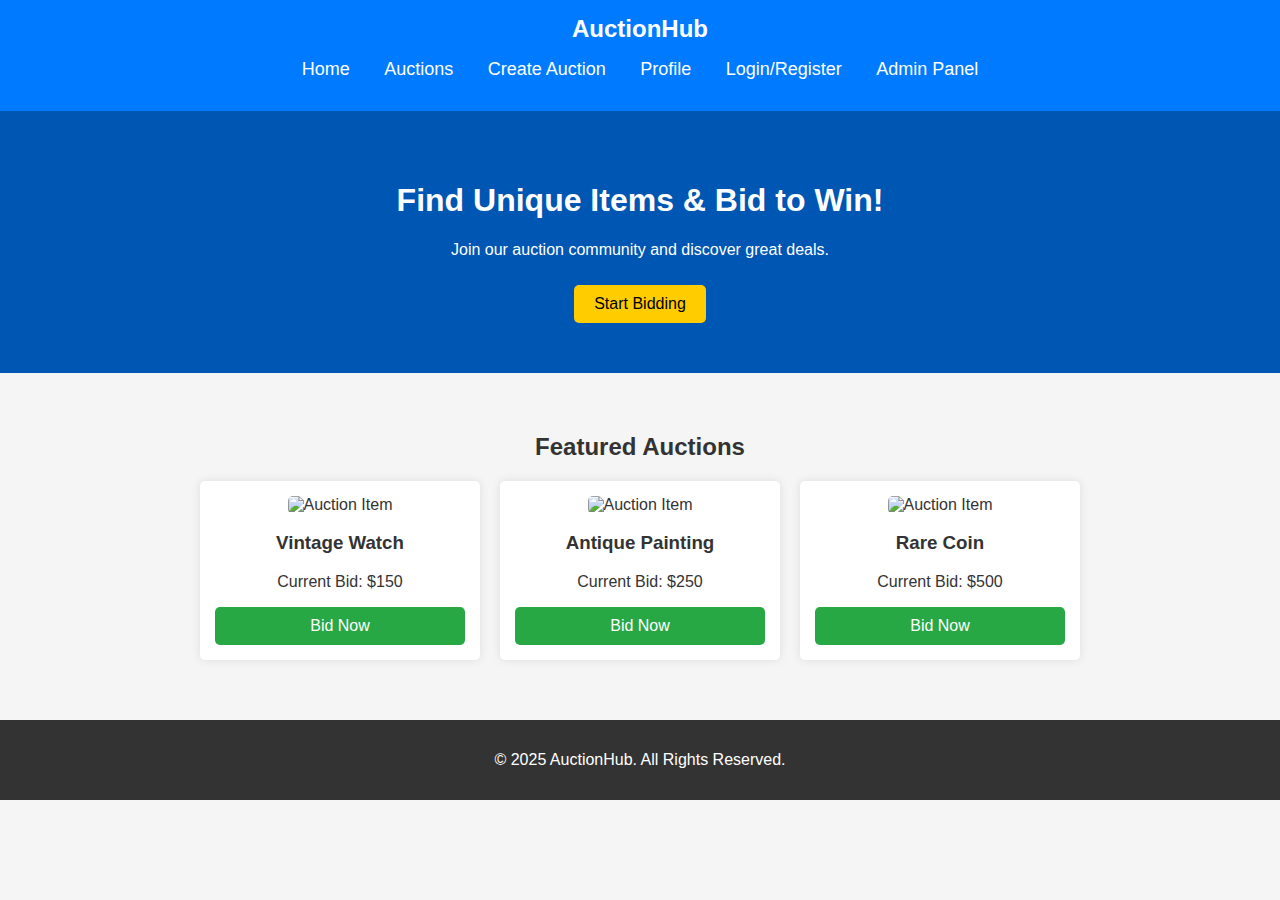
==== index.html @ 0ef9b053 "first commit" ====
<!DOCTYPE html>
<html lang="en">
<head>
    <meta charset="UTF-8">
    <meta name="viewport" content="width=device-width, initial-scale=1.0">
    <title>Auction Website</title>
    <link rel="stylesheet" href="styles.css">
</head>
<body>
    <header>
        <div class="logo">AuctionHub</div>
        <nav>
            <ul>
                <li><a href="index.html">Home</a></li>
                <li><a href="auctions.html">Auctions</a></li>
                <li><a href="create_auction.html">Create Auction</a></li>
                <li><a href="profile.html">Profile</a></li>
                <li><a href="login.html">Login/Register</a></li>
                <li><a href="admin.html">Admin Panel</a></li>
            </ul>
        </nav>
    </header>
    
    <section class="hero">
        <h1>Find Unique Items & Bid to Win!</h1>
        <p>Join our auction community and discover great deals.</p>
        <a href="auctions.html" class="btn">Start Bidding</a>
    </section>
    
    <section class="featured-auctions">
        <h2>Featured Auctions</h2>
        <div class="auction-grid">
            <div class="auction-item">
                <img src="item1.jpg" alt="Auction Item">
                <h3>Vintage Watch</h3>
                <p>Current Bid: $150</p>
                <a href="auction-details.html" class="btn">Bid Now</a>
            </div>
            <div class="auction-item">
                <img src="item2.jpg" alt="Auction Item">
                <h3>Antique Painting</h3>
                <p>Current Bid: $250</p>
                <a href="auction-details.html" class="btn">Bid Now</a>
            </div>
            <div class="auction-item">
                <img src="item3.jpg" alt="Auction Item">
                <h3>Rare Coin</h3>
                <p>Current Bid: $500</p>
                <a href="auction-details.html" class="btn">Bid Now</a>
            </div>
        </div>
    </section>
    
    <footer>
        <p>&copy; 2025 AuctionHub. All Rights Reserved.</p>
    </footer>
</body>
</html>
---- styles.css ----
body {
    font-family: Arial, sans-serif;
    margin: 0;
    padding: 0;
    background-color: #f5f5f5;
    color: #333;
}

header {
    background: #007bff;
    color: white;
    padding: 15px 0;
    text-align: center;
}

header .logo {
    font-size: 24px;
    font-weight: bold;
}

nav ul {
    list-style: none;
    padding: 0;
    text-align: center;
}

nav ul li {
    display: inline;
    margin: 0 15px;
}

nav ul li a {
    color: white;
    text-decoration: none;
    font-size: 18px;
}

.hero {
    text-align: center;
    padding: 50px 20px;
    background: #0056b3;
    color: white;
}

.hero .btn {
    display: inline-block;
    padding: 10px 20px;
    background: #ffcc00;
    color: black;
    text-decoration: none;
    margin-top: 10px;
    border-radius: 5px;
}

.featured-auctions {
    text-align: center;
    padding: 40px 20px;
}

.auction-grid {
    display: flex;
    justify-content: center;
    gap: 20px;
}

.auction-item {
    background: white;
    padding: 15px;
    border-radius: 5px;
    box-shadow: 0 0 10px rgba(0,0,0,0.1);
    width: 250px;
    text-align: center;
}

.auction-item img {
    width: 100%;
    border-radius: 5px;
}

.auction-item .btn {
    display: block;
    margin-top: 10px;
    background: #28a745;
    color: white;
    padding: 10px;
    text-decoration: none;
    border-radius: 5px;
}

form {
    max-width: 400px;
    margin: 20px auto;
    background: white;
    padding: 20px;
    border-radius: 5px;
    box-shadow: 0 0 10px rgba(0,0,0,0.1);
}

form input, form textarea, form button {
    display: block;
    width: 100%;
    margin-bottom: 10px;
    padding: 10px;
    border: 1px solid #ccc;
    border-radius: 5px;
}

form button {
    background: #007bff;
    color: white;
    border: none;
    cursor: pointer;
}

footer {
    text-align: center;
    background: #333;
    color: white;
    padding: 15px 0;
    margin-top: 20px;
}
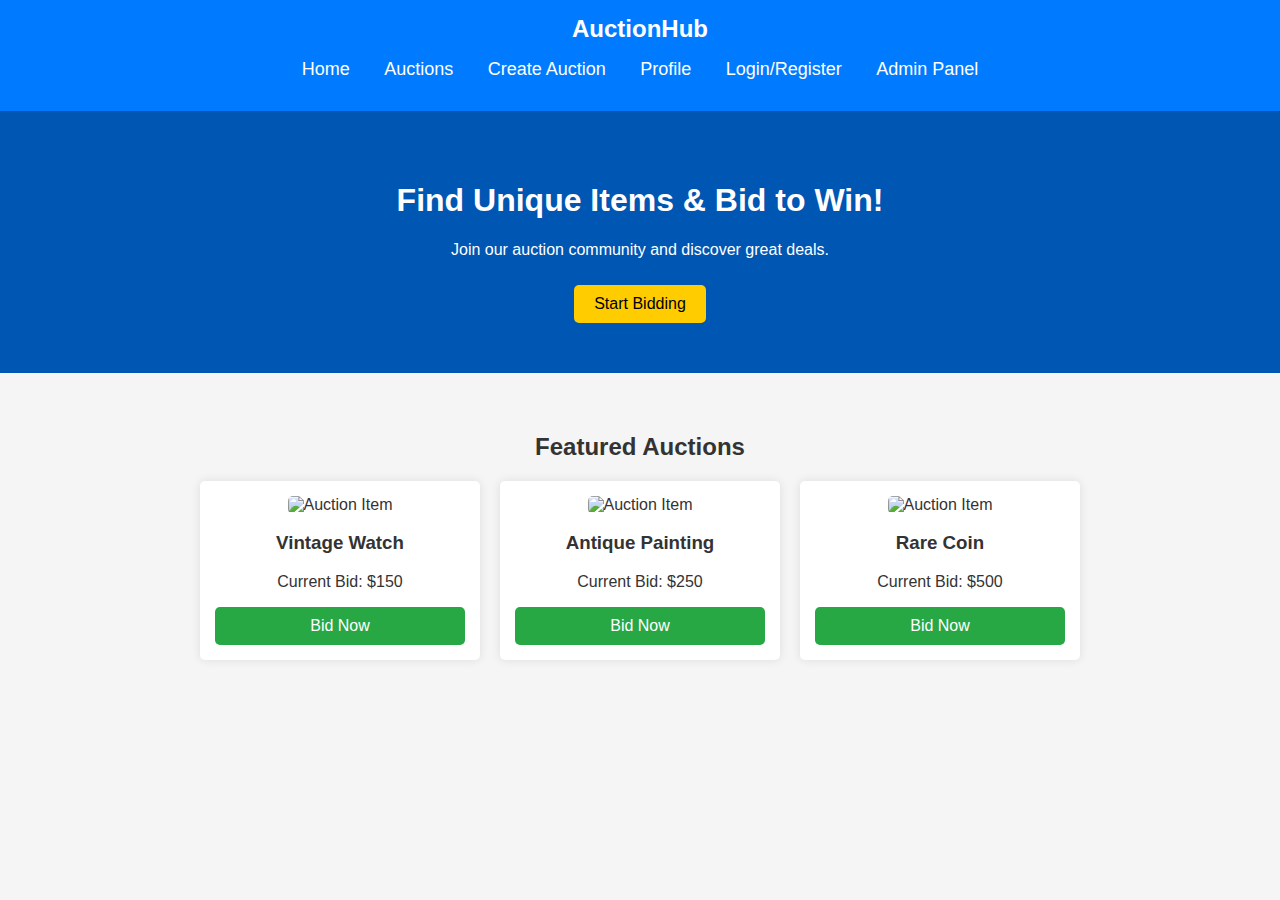
==== commit b251c7a1: "minor design changes" ====
--- a/index.html
+++ b/index.html
@@ -51,8 +51,8 @@
         </div>
     </section>
     
-    <footer>
+    <!-- <footer>
         <p>&copy; 2025 AuctionHub. All Rights Reserved.</p>
-    </footer>
+    </footer> -->
 </body>
 </html>--- a/styles.css
+++ b/styles.css
@@ -111,11 +111,3 @@
     border: none;
     cursor: pointer;
 }
-
-footer {
-    text-align: center;
-    background: #333;
-    color: white;
-    padding: 15px 0;
-    margin-top: 20px;
-}
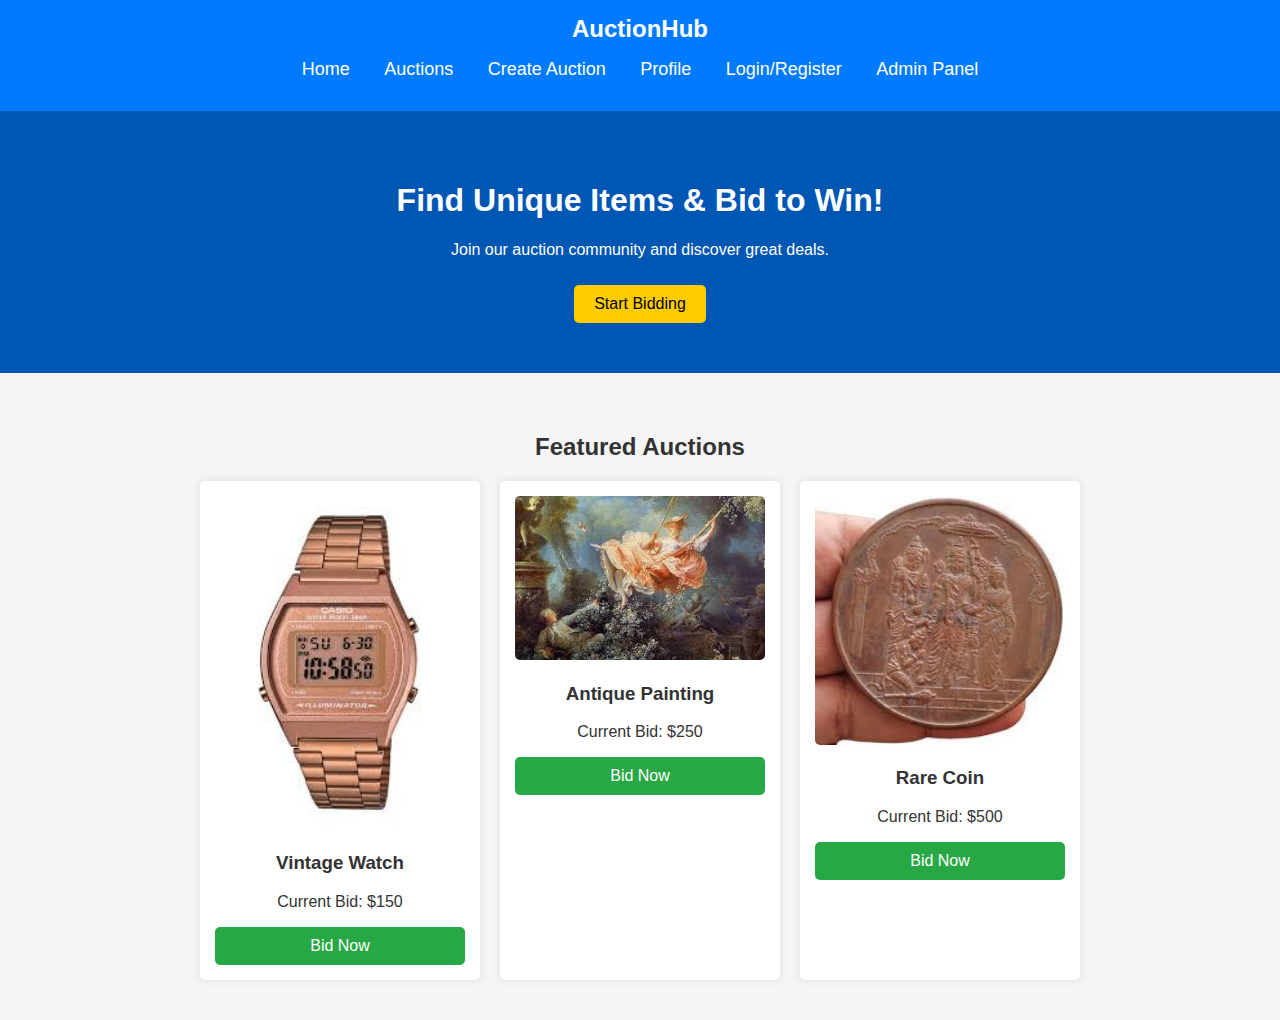
==== commit 6bfa47e6: "changed auction page and added photos" ====
--- a/index.html
+++ b/index.html
@@ -31,19 +31,19 @@
         <h2>Featured Auctions</h2>
         <div class="auction-grid">
             <div class="auction-item">
-                <img src="item1.jpg" alt="Auction Item">
+                <img src="vintage_watch.jpeg" alt="Auction Item">
                 <h3>Vintage Watch</h3>
                 <p>Current Bid: $150</p>
                 <a href="auction-details.html" class="btn">Bid Now</a>
             </div>
             <div class="auction-item">
-                <img src="item2.jpg" alt="Auction Item">
+                <img src="antique_painting.jpeg" alt="Auction Item">
                 <h3>Antique Painting</h3>
                 <p>Current Bid: $250</p>
                 <a href="auction-details.html" class="btn">Bid Now</a>
             </div>
             <div class="auction-item">
-                <img src="item3.jpg" alt="Auction Item">
+                <img src="rare_coin.jpeg" alt="Auction Item">
                 <h3>Rare Coin</h3>
                 <p>Current Bid: $500</p>
                 <a href="auction-details.html" class="btn">Bid Now</a>
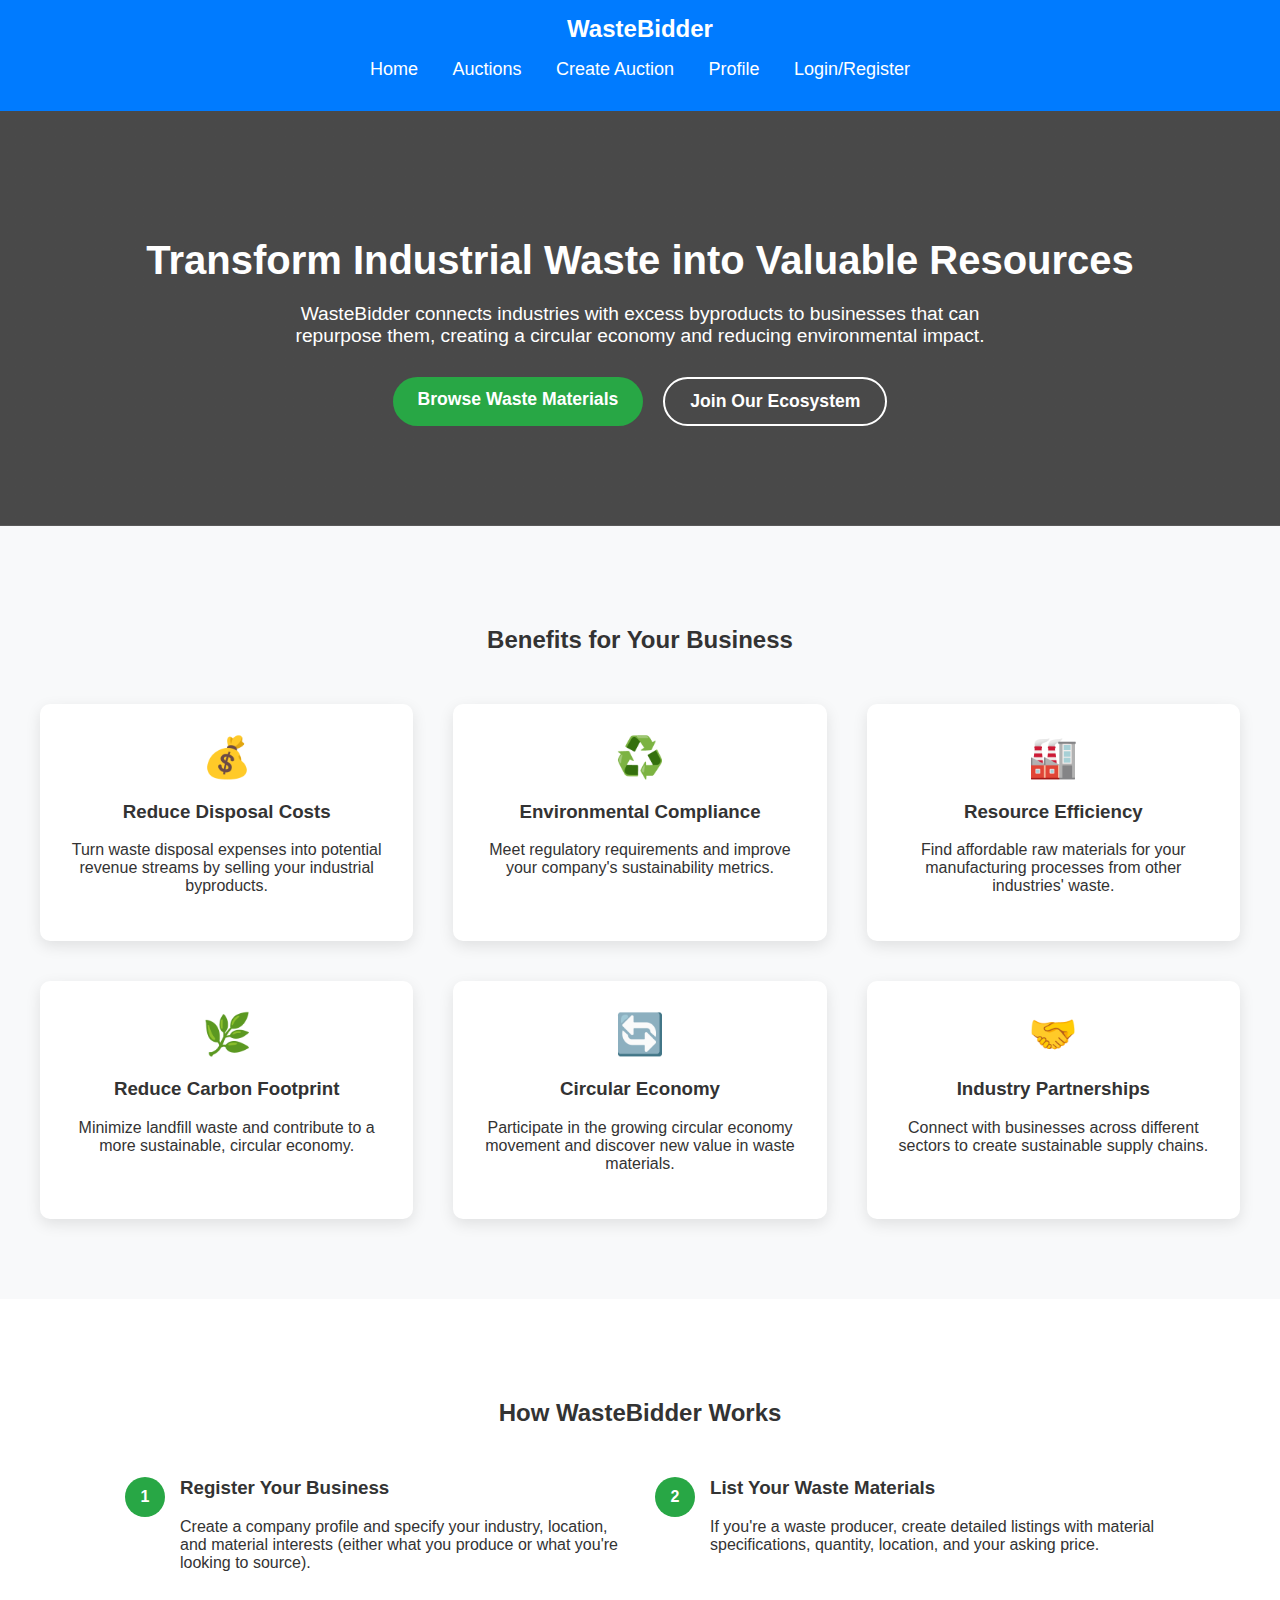
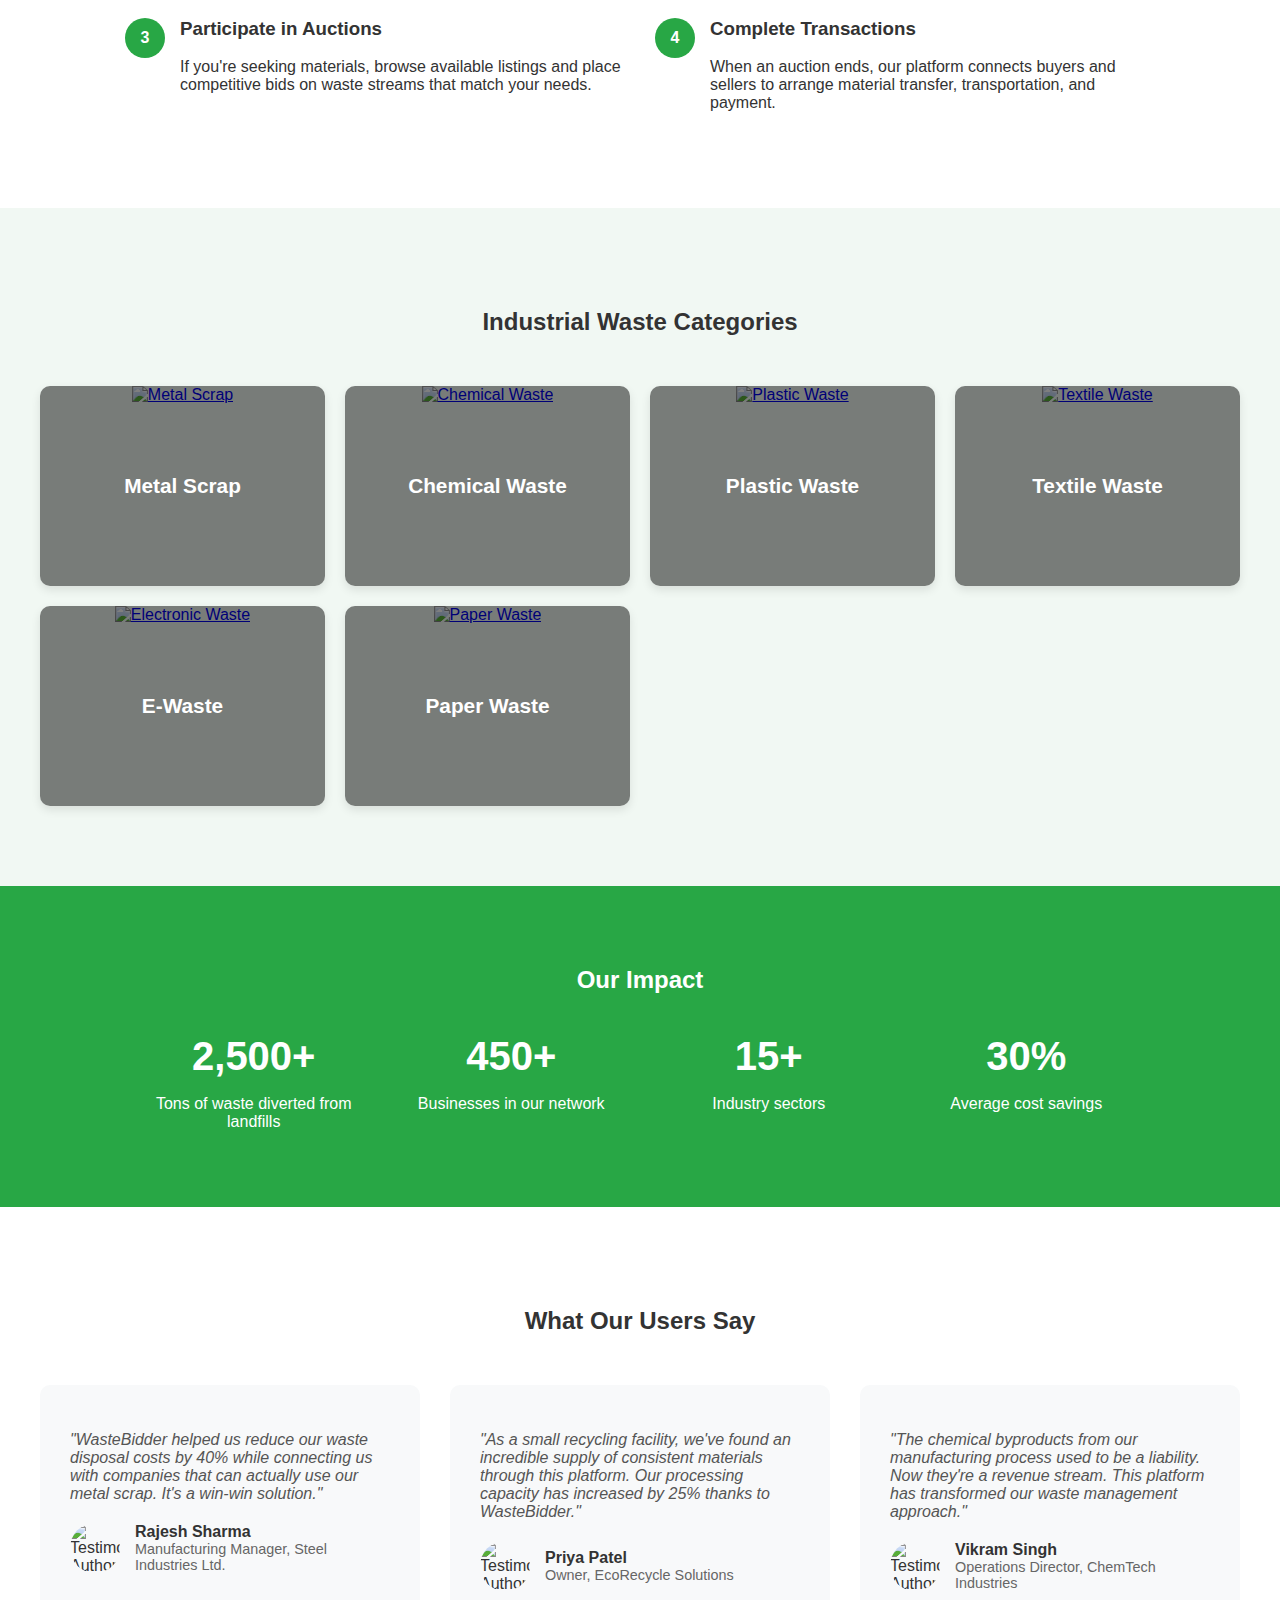
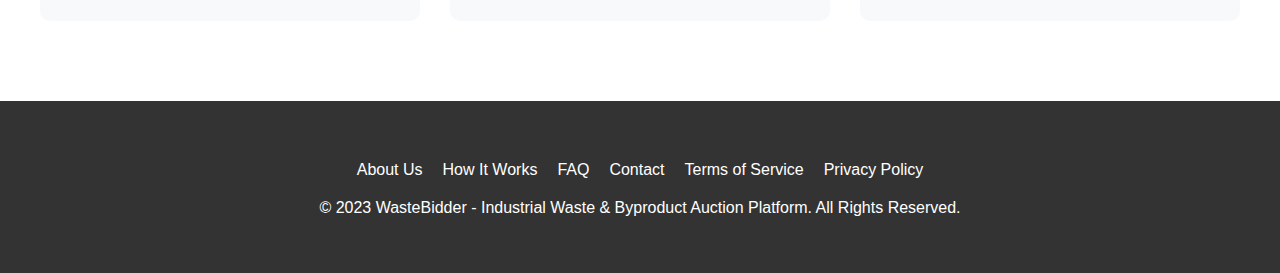
==== commit 94e95876: "major changes" ====
--- a/index.html
+++ b/index.html
@@ -3,56 +3,505 @@
 <head>
     <meta charset="UTF-8">
     <meta name="viewport" content="width=device-width, initial-scale=1.0">
-    <title>Auction Website</title>
+    <title>WasteBidder - Industrial Waste & Byproduct Auction Platform</title>
     <link rel="stylesheet" href="styles.css">
+    <style>
+        .hero {
+            background: linear-gradient(rgba(0,0,0,0.7), rgba(0,0,0,0.7)), url('https://images.unsplash.com/photo-1532996122724-e3c354a0b15b?ixlib=rb-1.2.1&auto=format&fit=crop&w=1350&q=80');
+            background-size: cover;
+            background-position: center;
+            color: white;
+            padding: 100px 0;
+            text-align: center;
+        }
+        
+        .hero h1 {
+            font-size: 2.5em;
+            margin-bottom: 20px;
+        }
+        
+        .hero p {
+            font-size: 1.2em;
+            max-width: 700px;
+            margin: 0 auto 30px;
+        }
+        
+        .cta-buttons {
+            display: flex;
+            justify-content: center;
+            gap: 20px;
+            margin-top: 30px;
+            flex-wrap: wrap;
+        }
+        
+        .cta-btn {
+            padding: 12px 25px;
+            border-radius: 30px;
+            text-decoration: none;
+            font-weight: bold;
+            font-size: 1.1em;
+            transition: transform 0.3s;
+        }
+        
+        .cta-btn:hover {
+            transform: translateY(-3px);
+        }
+        
+        .primary-btn {
+            background: #28a745;
+            color: white;
+        }
+        
+        .secondary-btn {
+            background: transparent;
+            color: white;
+            border: 2px solid white;
+        }
+        
+        .features {
+            padding: 80px 0;
+            text-align: center;
+            background: #f8f9fa;
+        }
+        
+        .features h2 {
+            margin-bottom: 50px;
+            color: #333;
+        }
+        
+        .feature-grid {
+            display: grid;
+            grid-template-columns: repeat(auto-fit, minmax(300px, 1fr));
+            gap: 40px;
+            max-width: 1200px;
+            margin: 0 auto;
+            padding: 0 20px;
+        }
+        
+        .feature-item {
+            background: white;
+            padding: 30px;
+            border-radius: 10px;
+            box-shadow: 0 5px 15px rgba(0,0,0,0.1);
+            transition: transform 0.3s;
+        }
+        
+        .feature-item:hover {
+            transform: translateY(-10px);
+        }
+        
+        .feature-icon {
+            font-size: 40px;
+            margin-bottom: 20px;
+            color: #28a745;
+        }
+        
+        .how-it-works {
+            background: white;
+            padding: 80px 0;
+        }
+        
+        .how-it-works h2 {
+            text-align: center;
+            margin-bottom: 50px;
+            color: #333;
+        }
+        
+        .steps {
+            display: flex;
+            flex-wrap: wrap;
+            justify-content: center;
+            gap: 30px;
+            max-width: 1200px;
+            margin: 0 auto;
+            padding: 0 20px;
+        }
+        
+        .step {
+            display: flex;
+            align-items: flex-start;
+            width: 100%;
+            max-width: 500px;
+        }
+        
+        .step-number {
+            background: #28a745;
+            color: white;
+            width: 40px;
+            height: 40px;
+            border-radius: 50%;
+            display: flex;
+            align-items: center;
+            justify-content: center;
+            font-weight: bold;
+            margin-right: 15px;
+            flex-shrink: 0;
+        }
+        
+        .step-content h3 {
+            margin-top: 0;
+            color: #333;
+        }
+        
+        .categories {
+            padding: 80px 0;
+            text-align: center;
+            background: #f1f8f3;
+        }
+        
+        .categories h2 {
+            margin-bottom: 50px;
+            color: #333;
+        }
+        
+        .category-grid {
+            display: grid;
+            grid-template-columns: repeat(auto-fit, minmax(250px, 1fr));
+            gap: 20px;
+            max-width: 1200px;
+            margin: 0 auto;
+            padding: 0 20px;
+        }
+        
+        .category-item {
+            position: relative;
+            height: 200px;
+            border-radius: 10px;
+            overflow: hidden;
+            cursor: pointer;
+            box-shadow: 0 4px 10px rgba(0,0,0,0.1);
+        }
+        
+        .category-item img {
+            width: 100%;
+            height: 100%;
+            object-fit: cover;
+            transition: transform 0.3s;
+        }
+        
+        .category-item:hover img {
+            transform: scale(1.1);
+        }
+        
+        .category-overlay {
+            position: absolute;
+            top: 0;
+            left: 0;
+            width: 100%;
+            height: 100%;
+            background: rgba(0,0,0,0.5);
+            display: flex;
+            align-items: center;
+            justify-content: center;
+            color: white;
+            font-size: 1.3em;
+            font-weight: bold;
+        }
+        
+        .stats {
+            background: #28a745;
+            color: white;
+            padding: 60px 0;
+            text-align: center;
+        }
+        
+        .stats h2 {
+            margin-bottom: 40px;
+        }
+        
+        .stats-grid {
+            display: grid;
+            grid-template-columns: repeat(auto-fit, minmax(200px, 1fr));
+            gap: 30px;
+            max-width: 1000px;
+            margin: 0 auto;
+            padding: 0 20px;
+        }
+        
+        .stat-item h3 {
+            font-size: 2.5em;
+            margin: 0 0 10px;
+        }
+        
+        .testimonials {
+            background: white;
+            padding: 80px 0;
+            text-align: center;
+        }
+        
+        .testimonials h2 {
+            margin-bottom: 50px;
+            color: #333;
+        }
+        
+        .testimonial-grid {
+            display: grid;
+            grid-template-columns: repeat(auto-fit, minmax(300px, 1fr));
+            gap: 30px;
+            max-width: 1200px;
+            margin: 0 auto;
+            padding: 0 20px;
+        }
+        
+        .testimonial-item {
+            background: #f8f9fa;
+            padding: 30px;
+            border-radius: 10px;
+            text-align: left;
+        }
+        
+        .testimonial-text {
+            font-style: italic;
+            margin-bottom: 20px;
+            color: #555;
+        }
+        
+        .testimonial-author {
+            display: flex;
+            align-items: center;
+        }
+        
+        .author-image {
+            width: 50px;
+            height: 50px;
+            border-radius: 50%;
+            object-fit: cover;
+            margin-right: 15px;
+        }
+        
+        .author-name {
+            font-weight: bold;
+            color: #333;
+        }
+        
+        .author-company {
+            color: #666;
+            font-size: 0.9em;
+        }
+        
+        footer {
+            background: #333;
+            color: white;
+            padding: 40px 0;
+            text-align: center;
+        }
+        
+        .footer-links {
+            display: flex;
+            justify-content: center;
+            gap: 20px;
+            margin: 20px 0;
+            flex-wrap: wrap;
+        }
+        
+        .footer-links a {
+            color: white;
+            text-decoration: none;
+        }
+        
+        @media (max-width: 768px) {
+            .hero h1 {
+                font-size: 2em;
+            }
+            
+            .cta-buttons {
+                flex-direction: column;
+                align-items: center;
+            }
+        }
+    </style>
 </head>
 <body>
     <header>
-        <div class="logo">AuctionHub</div>
+        <div class="logo">WasteBidder</div>
         <nav>
             <ul>
                 <li><a href="index.html">Home</a></li>
-                <li><a href="auctions.html">Auctions</a></li>
-                <li><a href="create_auction.html">Create Auction</a></li>
-                <li><a href="profile.html">Profile</a></li>
-                <li><a href="login.html">Login/Register</a></li>
-                <li><a href="admin.html">Admin Panel</a></li>
+                <li><a href="auctions.php">Auctions</a></li>
+                <li><a href="create_auction.php">Create Auction</a></li>
+                <li><a href="profile.php">Profile</a></li>
+                <li><a href="login.php">Login/Register</a></li>
             </ul>
         </nav>
     </header>
     
     <section class="hero">
-        <h1>Find Unique Items & Bid to Win!</h1>
-        <p>Join our auction community and discover great deals.</p>
-        <a href="auctions.html" class="btn">Start Bidding</a>
+        <h1>Transform Industrial Waste into Valuable Resources</h1>
+        <p>WasteBidder connects industries with excess byproducts to businesses that can repurpose them, creating a circular economy and reducing environmental impact.</p>
+        <div class="cta-buttons">
+            <a href="auctions.php" class="cta-btn primary-btn">Browse Waste Materials</a>
+            <a href="login.php" class="cta-btn secondary-btn">Join Our Ecosystem</a>
+        </div>
     </section>
     
-    <section class="featured-auctions">
-        <h2>Featured Auctions</h2>
-        <div class="auction-grid">
-            <div class="auction-item">
-                <img src="vintage_watch.jpeg" alt="Auction Item">
-                <h3>Vintage Watch</h3>
-                <p>Current Bid: $150</p>
-                <a href="auction-details.html" class="btn">Bid Now</a>
-            </div>
-            <div class="auction-item">
-                <img src="antique_painting.jpeg" alt="Auction Item">
-                <h3>Antique Painting</h3>
-                <p>Current Bid: $250</p>
-                <a href="auction-details.html" class="btn">Bid Now</a>
-            </div>
-            <div class="auction-item">
-                <img src="rare_coin.jpeg" alt="Auction Item">
-                <h3>Rare Coin</h3>
-                <p>Current Bid: $500</p>
-                <a href="auction-details.html" class="btn">Bid Now</a>
+    <section class="features">
+        <h2>Benefits for Your Business</h2>
+        <div class="feature-grid">
+            <div class="feature-item">
+                <div class="feature-icon">💰</div>
+                <h3>Reduce Disposal Costs</h3>
+                <p>Turn waste disposal expenses into potential revenue streams by selling your industrial byproducts.</p>
+            </div>
+            <div class="feature-item">
+                <div class="feature-icon">♻️</div>
+                <h3>Environmental Compliance</h3>
+                <p>Meet regulatory requirements and improve your company's sustainability metrics.</p>
+            </div>
+            <div class="feature-item">
+                <div class="feature-icon">🏭</div>
+                <h3>Resource Efficiency</h3>
+                <p>Find affordable raw materials for your manufacturing processes from other industries' waste.</p>
+            </div>
+            <div class="feature-item">
+                <div class="feature-icon">🌿</div>
+                <h3>Reduce Carbon Footprint</h3>
+                <p>Minimize landfill waste and contribute to a more sustainable, circular economy.</p>
+            </div>
+            <div class="feature-item">
+                <div class="feature-icon">🔄</div>
+                <h3>Circular Economy</h3>
+                <p>Participate in the growing circular economy movement and discover new value in waste materials.</p>
+            </div>
+            <div class="feature-item">
+                <div class="feature-icon">🤝</div>
+                <h3>Industry Partnerships</h3>
+                <p>Connect with businesses across different sectors to create sustainable supply chains.</p>
             </div>
         </div>
     </section>
     
-    <!-- <footer>
-        <p>&copy; 2025 AuctionHub. All Rights Reserved.</p>
-    </footer> -->
+    <section class="how-it-works">
+        <h2>How WasteBidder Works</h2>
+        <div class="steps">
+            <div class="step">
+                <div class="step-number">1</div>
+                <div class="step-content">
+                    <h3>Register Your Business</h3>
+                    <p>Create a company profile and specify your industry, location, and material interests (either what you produce or what you're looking to source).</p>
+                </div>
+            </div>
+            <div class="step">
+                <div class="step-number">2</div>
+                <div class="step-content">
+                    <h3>List Your Waste Materials</h3>
+                    <p>If you're a waste producer, create detailed listings with material specifications, quantity, location, and your asking price.</p>
+                </div>
+            </div>
+            <div class="step">
+                <div class="step-number">3</div>
+                <div class="step-content">
+                    <h3>Participate in Auctions</h3>
+                    <p>If you're seeking materials, browse available listings and place competitive bids on waste streams that match your needs.</p>
+                </div>
+            </div>
+            <div class="step">
+                <div class="step-number">4</div>
+                <div class="step-content">
+                    <h3>Complete Transactions</h3>
+                    <p>When an auction ends, our platform connects buyers and sellers to arrange material transfer, transportation, and payment.</p>
+                </div>
+            </div>
+        </div>
+    </section>
+    
+    <section class="categories">
+        <h2>Industrial Waste Categories</h2>
+        <div class="category-grid">
+            <a href="auctions.php?category=Metal+Scrap" class="category-item">
+                <img src="https://images.unsplash.com/photo-1605600659873-d808a13e4d2a?ixlib=rb-1.2.1&auto=format&fit=crop&w=500&q=60" alt="Metal Scrap">
+                <div class="category-overlay">Metal Scrap</div>
+            </a>
+            <a href="auctions.php?category=Chemical+Waste" class="category-item">
+                <img src="https://images.unsplash.com/photo-1563207153-f403bf289096?ixlib=rb-1.2.1&auto=format&fit=crop&w=500&q=60" alt="Chemical Waste">
+                <div class="category-overlay">Chemical Waste</div>
+            </a>
+            <a href="auctions.php?category=Plastic+Waste" class="category-item">
+                <img src="https://images.unsplash.com/photo-1591193686104-fddba4cb3b08?ixlib=rb-1.2.1&auto=format&fit=crop&w=500&q=60" alt="Plastic Waste">
+                <div class="category-overlay">Plastic Waste</div>
+            </a>
+            <a href="auctions.php?category=Textile+Waste" class="category-item">
+                <img src="https://images.unsplash.com/photo-1567374783277-ac2596eecb1e?ixlib=rb-1.2.1&auto=format&fit=crop&w=500&q=60" alt="Textile Waste">
+                <div class="category-overlay">Textile Waste</div>
+            </a>
+            <a href="auctions.php?category=Electronic+Waste" class="category-item">
+                <img src="https://images.unsplash.com/photo-1555664424-778a1e5e1b48?ixlib=rb-1.2.1&auto=format&fit=crop&w=500&q=60" alt="Electronic Waste">
+                <div class="category-overlay">E-Waste</div>
+            </a>
+            <a href="auctions.php?category=Paper+Waste" class="category-item">
+                <img src="https://images.unsplash.com/photo-1530319067432-f2a729c03db5?ixlib=rb-1.2.1&auto=format&fit=crop&w=500&q=60" alt="Paper Waste">
+                <div class="category-overlay">Paper Waste</div>
+            </a>
+        </div>
+    </section>
+    
+    <section class="stats">
+        <h2>Our Impact</h2>
+        <div class="stats-grid">
+            <div class="stat-item">
+                <h3>2,500+</h3>
+                <p>Tons of waste diverted from landfills</p>
+            </div>
+            <div class="stat-item">
+                <h3>450+</h3>
+                <p>Businesses in our network</p>
+            </div>
+            <div class="stat-item">
+                <h3>15+</h3>
+                <p>Industry sectors</p>
+            </div>
+            <div class="stat-item">
+                <h3>30%</h3>
+                <p>Average cost savings</p>
+            </div>
+        </div>
+    </section>
+    
+    <section class="testimonials">
+        <h2>What Our Users Say</h2>
+        <div class="testimonial-grid">
+            <div class="testimonial-item">
+                <p class="testimonial-text">"WasteBidder helped us reduce our waste disposal costs by 40% while connecting us with companies that can actually use our metal scrap. It's a win-win solution."</p>
+                <div class="testimonial-author">
+                    <img src="https://randomuser.me/api/portraits/men/32.jpg" alt="Testimonial Author" class="author-image">
+                    <div>
+                        <div class="author-name">Rajesh Sharma</div>
+                        <div class="author-company">Manufacturing Manager, Steel Industries Ltd.</div>
+                    </div>
+                </div>
+            </div>
+            <div class="testimonial-item">
+                <p class="testimonial-text">"As a small recycling facility, we've found an incredible supply of consistent materials through this platform. Our processing capacity has increased by 25% thanks to WasteBidder."</p>
+                <div class="testimonial-author">
+                    <img src="https://randomuser.me/api/portraits/women/44.jpg" alt="Testimonial Author" class="author-image">
+                    <div>
+                        <div class="author-name">Priya Patel</div>
+                        <div class="author-company">Owner, EcoRecycle Solutions</div>
+                    </div>
+                </div>
+            </div>
+            <div class="testimonial-item">
+                <p class="testimonial-text">"The chemical byproducts from our manufacturing process used to be a liability. Now they're a revenue stream. This platform has transformed our waste management approach."</p>
+                <div class="testimonial-author">
+                    <img src="https://randomuser.me/api/portraits/men/75.jpg" alt="Testimonial Author" class="author-image">
+                    <div>
+                        <div class="author-name">Vikram Singh</div>
+                        <div class="author-company">Operations Director, ChemTech Industries</div>
+                    </div>
+                </div>
+            </div>
+        </div>
+    </section>
+    
+    <footer>
+        <div class="footer-links">
+            <a href="#">About Us</a>
+            <a href="#">How It Works</a>
+            <a href="#">FAQ</a>
+            <a href="#">Contact</a>
+            <a href="#">Terms of Service</a>
+            <a href="#">Privacy Policy</a>
+        </div>
+        <p>&copy; 2023 WasteBidder - Industrial Waste & Byproduct Auction Platform. All Rights Reserved.</p>
+    </footer>
 </body>
 </html>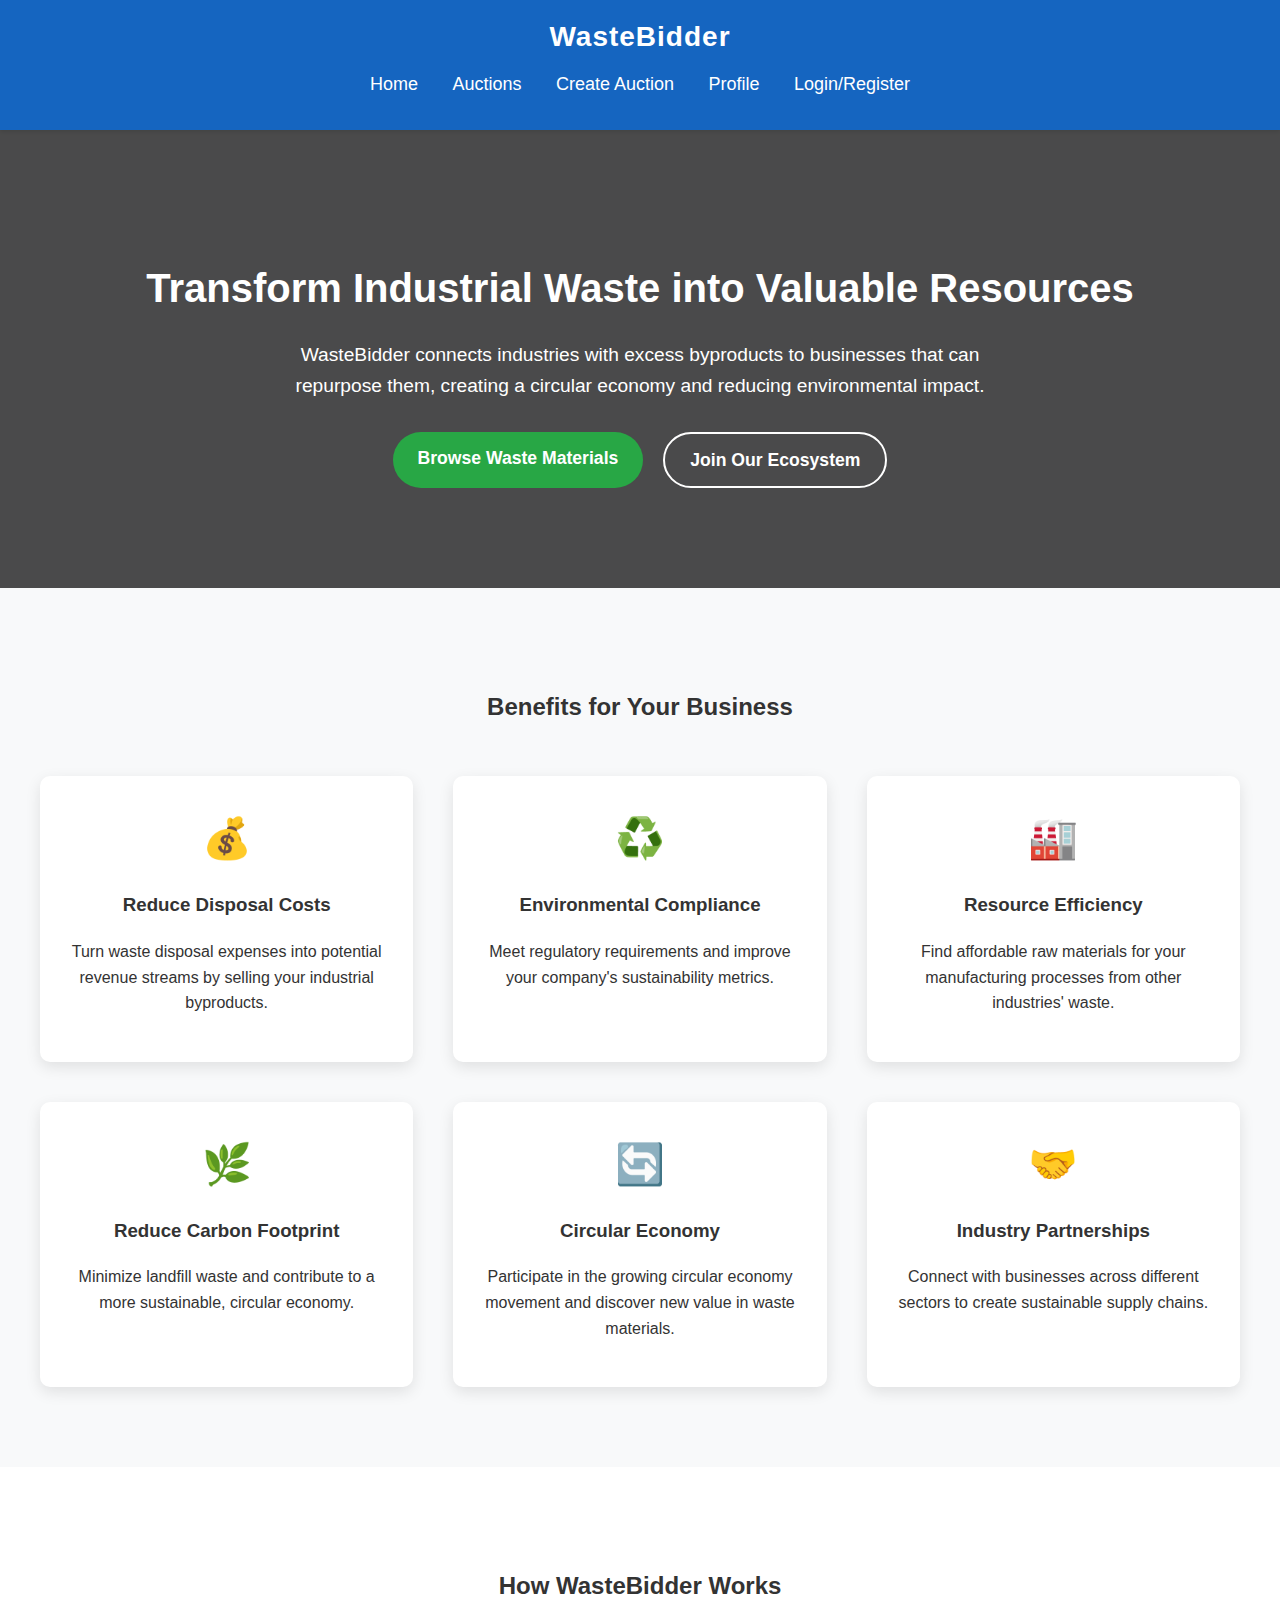
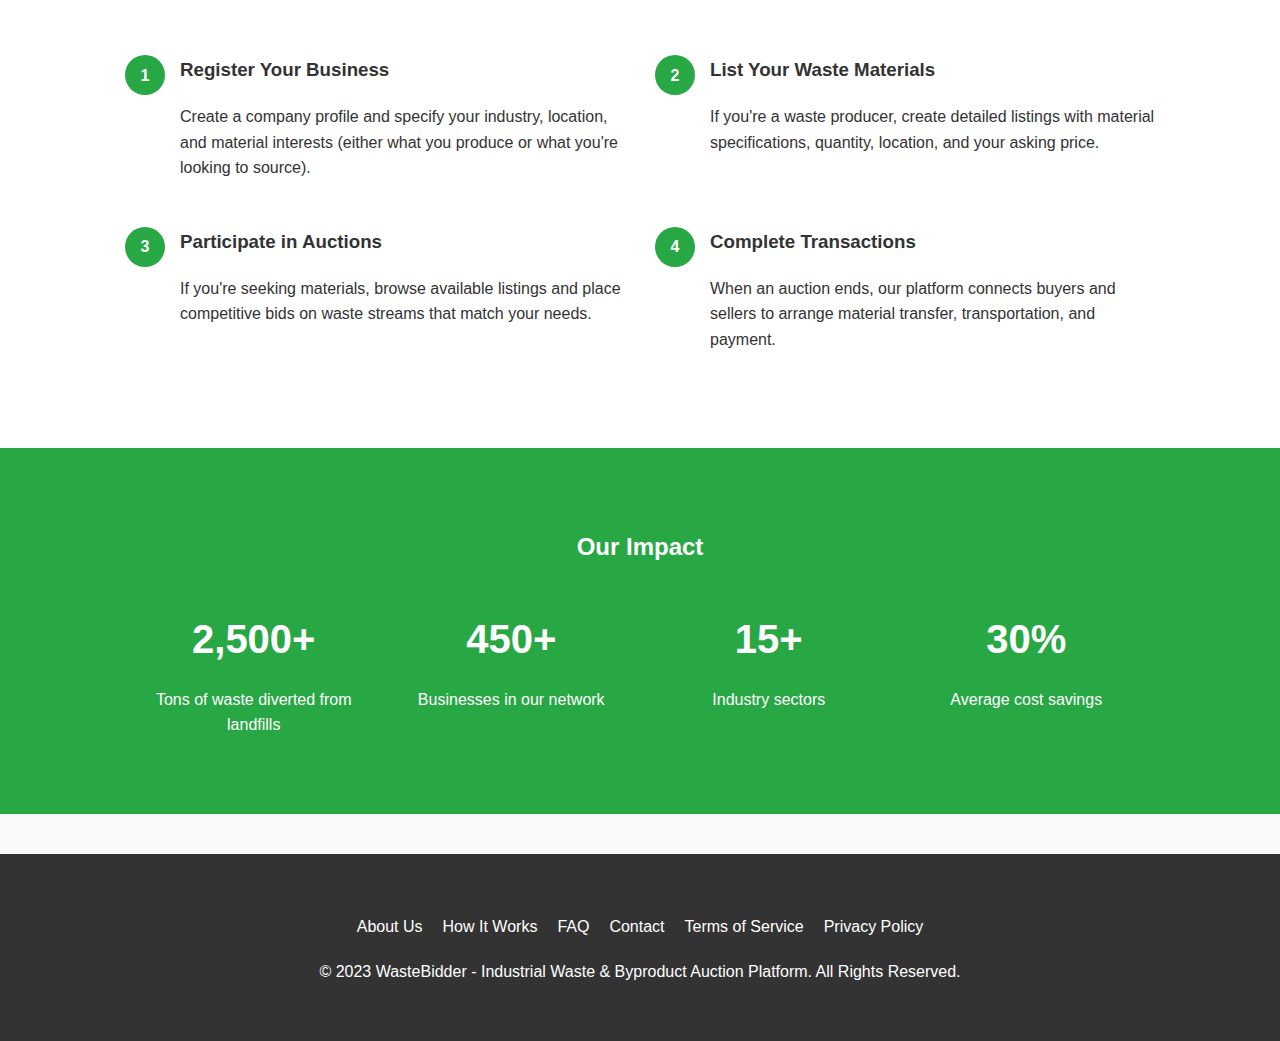
==== commit 17aef691: "impove styling" ====
--- a/index.html
+++ b/index.html
@@ -404,36 +404,6 @@
         </div>
     </section>
     
-    <section class="categories">
-        <h2>Industrial Waste Categories</h2>
-        <div class="category-grid">
-            <a href="auctions.php?category=Metal+Scrap" class="category-item">
-                <img src="https://images.unsplash.com/photo-1605600659873-d808a13e4d2a?ixlib=rb-1.2.1&auto=format&fit=crop&w=500&q=60" alt="Metal Scrap">
-                <div class="category-overlay">Metal Scrap</div>
-            </a>
-            <a href="auctions.php?category=Chemical+Waste" class="category-item">
-                <img src="https://images.unsplash.com/photo-1563207153-f403bf289096?ixlib=rb-1.2.1&auto=format&fit=crop&w=500&q=60" alt="Chemical Waste">
-                <div class="category-overlay">Chemical Waste</div>
-            </a>
-            <a href="auctions.php?category=Plastic+Waste" class="category-item">
-                <img src="https://images.unsplash.com/photo-1591193686104-fddba4cb3b08?ixlib=rb-1.2.1&auto=format&fit=crop&w=500&q=60" alt="Plastic Waste">
-                <div class="category-overlay">Plastic Waste</div>
-            </a>
-            <a href="auctions.php?category=Textile+Waste" class="category-item">
-                <img src="https://images.unsplash.com/photo-1567374783277-ac2596eecb1e?ixlib=rb-1.2.1&auto=format&fit=crop&w=500&q=60" alt="Textile Waste">
-                <div class="category-overlay">Textile Waste</div>
-            </a>
-            <a href="auctions.php?category=Electronic+Waste" class="category-item">
-                <img src="https://images.unsplash.com/photo-1555664424-778a1e5e1b48?ixlib=rb-1.2.1&auto=format&fit=crop&w=500&q=60" alt="Electronic Waste">
-                <div class="category-overlay">E-Waste</div>
-            </a>
-            <a href="auctions.php?category=Paper+Waste" class="category-item">
-                <img src="https://images.unsplash.com/photo-1530319067432-f2a729c03db5?ixlib=rb-1.2.1&auto=format&fit=crop&w=500&q=60" alt="Paper Waste">
-                <div class="category-overlay">Paper Waste</div>
-            </a>
-        </div>
-    </section>
-    
     <section class="stats">
         <h2>Our Impact</h2>
         <div class="stats-grid">
@@ -452,42 +422,6 @@
             <div class="stat-item">
                 <h3>30%</h3>
                 <p>Average cost savings</p>
-            </div>
-        </div>
-    </section>
-    
-    <section class="testimonials">
-        <h2>What Our Users Say</h2>
-        <div class="testimonial-grid">
-            <div class="testimonial-item">
-                <p class="testimonial-text">"WasteBidder helped us reduce our waste disposal costs by 40% while connecting us with companies that can actually use our metal scrap. It's a win-win solution."</p>
-                <div class="testimonial-author">
-                    <img src="https://randomuser.me/api/portraits/men/32.jpg" alt="Testimonial Author" class="author-image">
-                    <div>
-                        <div class="author-name">Rajesh Sharma</div>
-                        <div class="author-company">Manufacturing Manager, Steel Industries Ltd.</div>
-                    </div>
-                </div>
-            </div>
-            <div class="testimonial-item">
-                <p class="testimonial-text">"As a small recycling facility, we've found an incredible supply of consistent materials through this platform. Our processing capacity has increased by 25% thanks to WasteBidder."</p>
-                <div class="testimonial-author">
-                    <img src="https://randomuser.me/api/portraits/women/44.jpg" alt="Testimonial Author" class="author-image">
-                    <div>
-                        <div class="author-name">Priya Patel</div>
-                        <div class="author-company">Owner, EcoRecycle Solutions</div>
-                    </div>
-                </div>
-            </div>
-            <div class="testimonial-item">
-                <p class="testimonial-text">"The chemical byproducts from our manufacturing process used to be a liability. Now they're a revenue stream. This platform has transformed our waste management approach."</p>
-                <div class="testimonial-author">
-                    <img src="https://randomuser.me/api/portraits/men/75.jpg" alt="Testimonial Author" class="author-image">
-                    <div>
-                        <div class="author-name">Vikram Singh</div>
-                        <div class="author-company">Operations Director, ChemTech Industries</div>
-                    </div>
-                </div>
             </div>
         </div>
     </section>
--- a/styles.css
+++ b/styles.css
@@ -1,27 +1,31 @@
 body {
-    font-family: Arial, sans-serif;
+    font-family: 'Segoe UI', 'Roboto', Arial, sans-serif;
     margin: 0;
     padding: 0;
-    background-color: #f5f5f5;
-    color: #333;
+    background-color: #f8f9fa;
+    color: #333;
+    line-height: 1.6;
 }
 
 header {
-    background: #007bff;
+    background: #1565c0;
     color: white;
     padding: 15px 0;
     text-align: center;
+    box-shadow: 0 2px 4px rgba(0,0,0,0.1);
 }
 
 header .logo {
-    font-size: 24px;
+    font-size: 28px;
     font-weight: bold;
+    letter-spacing: 1px;
 }
 
 nav ul {
     list-style: none;
     padding: 0;
     text-align: center;
+    margin-top: 10px;
 }
 
 nav ul li {
@@ -33,81 +37,217 @@
     color: white;
     text-decoration: none;
     font-size: 18px;
+    transition: all 0.3s ease;
+}
+
+nav ul li a:hover {
+    color: #bbdefb;
+    text-shadow: 0 0 3px rgba(255,255,255,0.5);
 }
 
 .hero {
     text-align: center;
-    padding: 50px 20px;
-    background: #0056b3;
-    color: white;
+    padding: 80px 20px;
+    background: linear-gradient(135deg, #0d47a1, #42a5f5);
+    color: white;
+}
+
+.hero h1 {
+    font-size: 3em;
+    margin-bottom: 20px;
+}
+
+.hero p {
+    font-size: 1.2em;
+    max-width: 800px;
+    margin: 0 auto 30px;
 }
 
 .hero .btn {
     display: inline-block;
-    padding: 10px 20px;
-    background: #ffcc00;
-    color: black;
+    padding: 12px 24px;
+    background: #ffc107;
+    color: #333;
     text-decoration: none;
     margin-top: 10px;
-    border-radius: 5px;
+    border-radius: 50px;
+    font-weight: bold;
+    transition: all 0.3s ease;
+}
+
+.hero .btn:hover {
+    background: #ffca28;
+    transform: translateY(-2px);
+    box-shadow: 0 4px 8px rgba(0,0,0,0.2);
 }
 
 .featured-auctions {
     text-align: center;
-    padding: 40px 20px;
+    padding: 60px 20px;
+}
+
+.container {
+    max-width: 1200px;
+    margin: 0 auto;
+    padding: 20px;
 }
 
 .auction-grid {
-    display: flex;
-    justify-content: center;
-    gap: 20px;
+    display: grid;
+    grid-template-columns: repeat(auto-fill, minmax(280px, 1fr));
+    gap: 25px;
+    margin-top: 30px;
 }
 
 .auction-item {
     background: white;
-    padding: 15px;
-    border-radius: 5px;
-    box-shadow: 0 0 10px rgba(0,0,0,0.1);
-    width: 250px;
-    text-align: center;
+    border-radius: 8px;
+    box-shadow: 0 2px 10px rgba(0,0,0,0.08);
+    overflow: hidden;
+    transition: all 0.3s ease;
+}
+
+.auction-item:hover {
+    transform: translateY(-5px);
+    box-shadow: 0 10px 20px rgba(0,0,0,0.12);
 }
 
 .auction-item img {
     width: 100%;
-    border-radius: 5px;
+    height: 200px;
+    object-fit: cover;
+    border-radius: 8px 8px 0 0;
+}
+
+.auction-item-content {
+    padding: 15px;
+}
+
+.auction-item h3 {
+    margin-top: 0;
+    font-size: 1.2em;
+    color: #333;
 }
 
 .auction-item .btn {
     display: block;
-    margin-top: 10px;
-    background: #28a745;
+    margin-top: 15px;
+    background: #4caf50;
     color: white;
     padding: 10px;
     text-decoration: none;
-    border-radius: 5px;
+    border-radius: 4px;
+    text-align: center;
+    transition: all 0.3s ease;
+}
+
+.auction-item .btn:hover {
+    background: #43a047;
 }
 
 form {
-    max-width: 400px;
-    margin: 20px auto;
+    max-width: 500px;
+    margin: 30px auto;
     background: white;
-    padding: 20px;
-    border-radius: 5px;
-    box-shadow: 0 0 10px rgba(0,0,0,0.1);
-}
-
-form input, form textarea, form button {
+    padding: 30px;
+    border-radius: 8px;
+    box-shadow: 0 2px 15px rgba(0,0,0,0.1);
+}
+
+form label {
+    display: block;
+    margin-bottom: 8px;
+    font-weight: 500;
+}
+
+form input, form textarea, form select {
     display: block;
     width: 100%;
-    margin-bottom: 10px;
-    padding: 10px;
-    border: 1px solid #ccc;
-    border-radius: 5px;
+    margin-bottom: 20px;
+    padding: 12px;
+    border: 1px solid #ddd;
+    border-radius: 4px;
+    font-size: 1em;
+    transition: border-color 0.3s;
+}
+
+form input:focus, form textarea:focus, form select:focus {
+    border-color: #2196f3;
+    outline: none;
+    box-shadow: 0 0 0 2px rgba(33, 150, 243, 0.25);
 }
 
 form button {
-    background: #007bff;
+    background: #2196f3;
     color: white;
     border: none;
+    padding: 12px 20px;
+    border-radius: 4px;
     cursor: pointer;
-}
+    font-size: 1em;
+    font-weight: 500;
+    transition: all 0.3s ease;
+}
+
+form button:hover {
+    background: #1e88e5;
+    box-shadow: 0 2px 5px rgba(0,0,0,0.2);
+}
+
+.btn-secondary {
+    background: #f44336;
+}
+
+.btn-secondary:hover {
+    background: #e53935;
+}
+
+/* New section styles */
+.section-title {
+    text-align: center;
+    margin-bottom: 40px;
+    font-size: 2.2em;
+    color: #333;
+}
+
+.section-title:after {
+    content: '';
+    display: block;
+    width: 80px;
+    height: 3px;
+    background: #2196f3;
+    margin: 15px auto 0;
+}
+
+footer {
+    background: #263238;
+    color: #fff;
+    padding: 30px 0;
+    text-align: center;
+    margin-top: 40px;
+}
+
+.alert {
+    padding: 12px 20px;
+    border-radius: 4px;
+    margin-bottom: 20px;
+    border-left: 4px solid;
+}
+
+.alert-success {
+    background: #e8f5e9;
+    border-left-color: #4caf50;
+    color: #2e7d32;
+}
+
+.alert-error {
+    background: #ffebee;
+    border-left-color: #f44336;
+    color: #c62828;
+}
+
+.alert-info {
+    background: #e3f2fd;
+    border-left-color: #2196f3;
+    color: #0d47a1;
+}
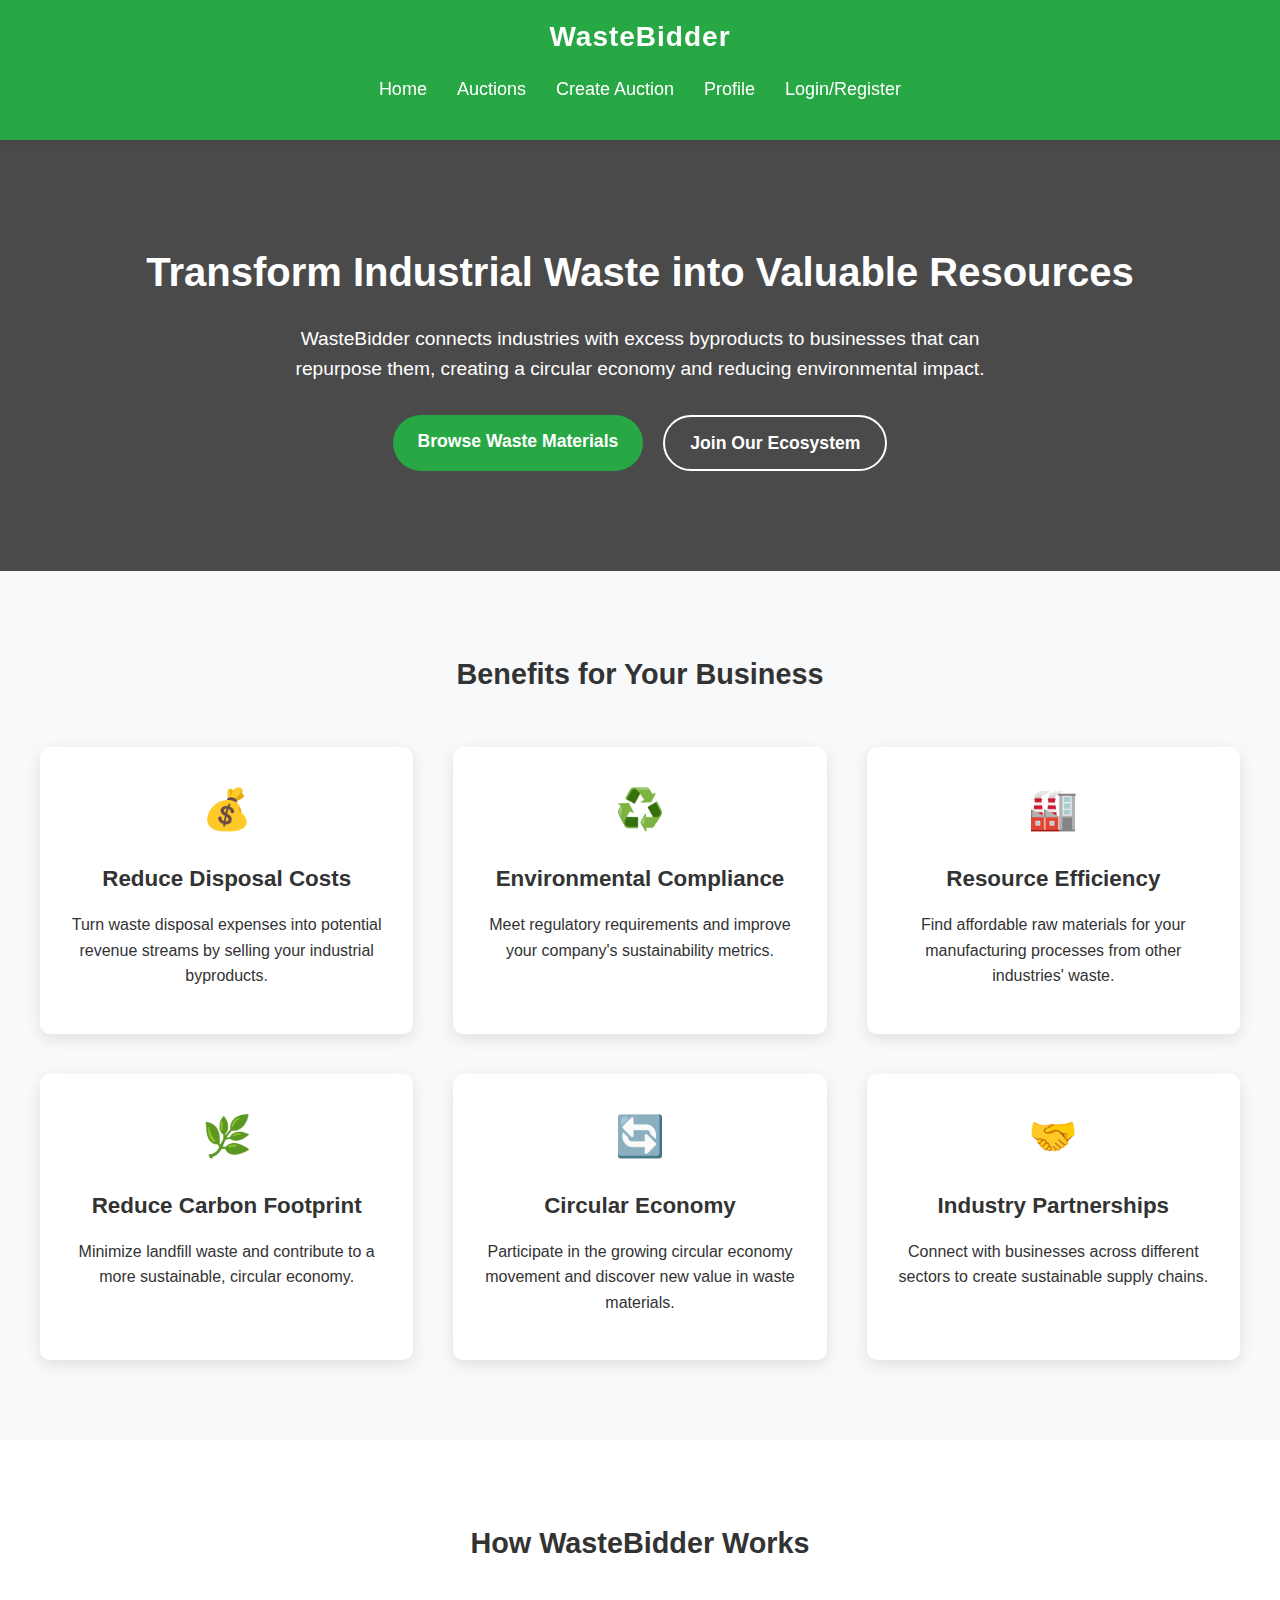
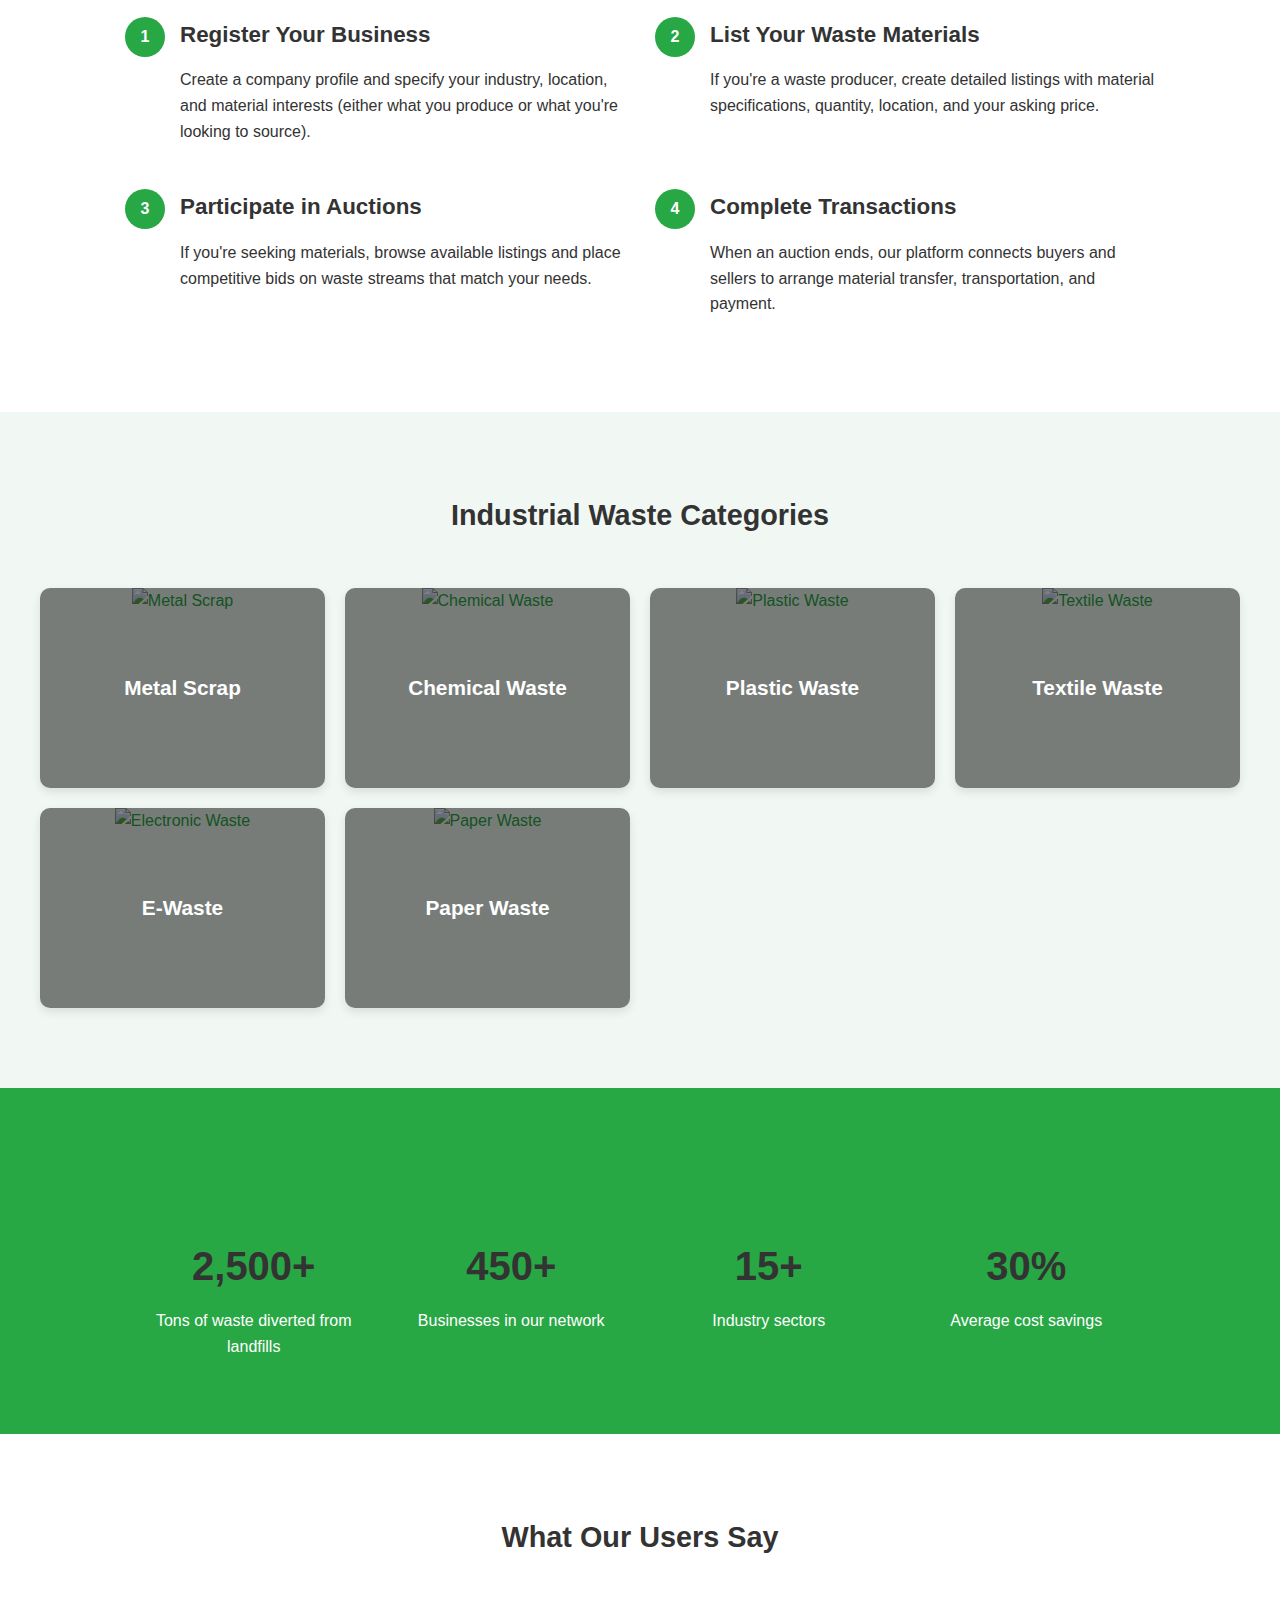
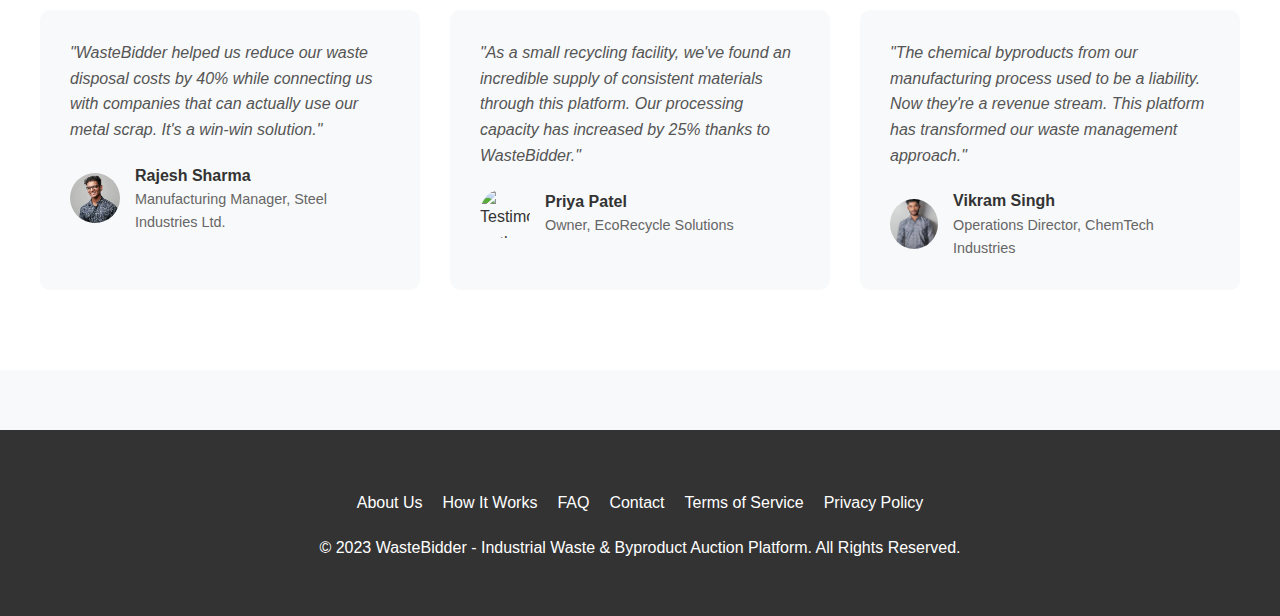
==== commit 7884b2b8: "UI changes" ====
--- a/index.html
+++ b/index.html
@@ -404,6 +404,36 @@
         </div>
     </section>
     
+    <section class="categories">
+        <h2>Industrial Waste Categories</h2>
+        <div class="category-grid">
+            <a href="auctions.php?category=Metal+Scrap" class="category-item">
+                <img src="https://images.unsplash.com/photo-1605600659873-d808a13e4d2a?ixlib=rb-1.2.1&auto=format&fit=crop&w=500&q=60" alt="Metal Scrap">
+                <div class="category-overlay">Metal Scrap</div>
+            </a>
+            <a href="auctions.php?category=Chemical+Waste" class="category-item">
+                <img src="https://images.unsplash.com/photo-1563207153-f403bf289096?ixlib=rb-1.2.1&auto=format&fit=crop&w=500&q=60" alt="Chemical Waste">
+                <div class="category-overlay">Chemical Waste</div>
+            </a>
+            <a href="auctions.php?category=Plastic+Waste" class="category-item">
+                <img src="https://images.unsplash.com/photo-1591193686104-fddba4cb3b08?ixlib=rb-1.2.1&auto=format&fit=crop&w=500&q=60" alt="Plastic Waste">
+                <div class="category-overlay">Plastic Waste</div>
+            </a>
+            <a href="auctions.php?category=Textile+Waste" class="category-item">
+                <img src="https://images.unsplash.com/photo-1567374783277-ac2596eecb1e?ixlib=rb-1.2.1&auto=format&fit=crop&w=500&q=60" alt="Textile Waste">
+                <div class="category-overlay">Textile Waste</div>
+            </a>
+            <a href="auctions.php?category=Electronic+Waste" class="category-item">
+                <img src="https://images.unsplash.com/photo-1555664424-778a1e5e1b48?ixlib=rb-1.2.1&auto=format&fit=crop&w=500&q=60" alt="Electronic Waste">
+                <div class="category-overlay">E-Waste</div>
+            </a>
+            <a href="auctions.php?category=Paper+Waste" class="category-item">
+                <img src="https://images.unsplash.com/photo-1530319067432-f2a729c03db5?ixlib=rb-1.2.1&auto=format&fit=crop&w=500&q=60" alt="Paper Waste">
+                <div class="category-overlay">Paper Waste</div>
+            </a>
+        </div>
+    </section>
+    
     <section class="stats">
         <h2>Our Impact</h2>
         <div class="stats-grid">
@@ -422,6 +452,42 @@
             <div class="stat-item">
                 <h3>30%</h3>
                 <p>Average cost savings</p>
+            </div>
+        </div>
+    </section>
+    
+    <section class="testimonials">
+        <h2>What Our Users Say</h2>
+        <div class="testimonial-grid">
+            <div class="testimonial-item">
+                <p class="testimonial-text">"WasteBidder helped us reduce our waste disposal costs by 40% while connecting us with companies that can actually use our metal scrap. It's a win-win solution."</p>
+                <div class="testimonial-author">
+                    <img src="./man1.jpg" alt="Testimonial Author" class="author-image">
+                    <div>
+                        <div class="author-name">Rajesh Sharma</div>
+                        <div class="author-company">Manufacturing Manager, Steel Industries Ltd.</div>
+                    </div>
+                </div>
+            </div>
+            <div class="testimonial-item">
+                <p class="testimonial-text">"As a small recycling facility, we've found an incredible supply of consistent materials through this platform. Our processing capacity has increased by 25% thanks to WasteBidder."</p>
+                <div class="testimonial-author">
+                    <img src="https://encrypted-tbn0.gstatic.com/images?q=tbn:ANd9GcSwb_vIItY-JXVzLVrjAmUZ1rFFWWv1GS-M3Q&s" alt="Testimonial Author" class="author-image">
+                    <div>
+                        <div class="author-name">Priya Patel</div>
+                        <div class="author-company">Owner, EcoRecycle Solutions</div>
+                    </div>
+                </div>
+            </div>
+            <div class="testimonial-item">
+                <p class="testimonial-text">"The chemical byproducts from our manufacturing process used to be a liability. Now they're a revenue stream. This platform has transformed our waste management approach."</p>
+                <div class="testimonial-author">
+                    <img src="./man2.jpg" alt="Testimonial Author" class="author-image">
+                    <div>
+                        <div class="author-name">Vikram Singh</div>
+                        <div class="author-company">Operations Director, ChemTech Industries</div>
+                    </div>
+                </div>
             </div>
         </div>
     </section>
--- a/styles.css
+++ b/styles.css
@@ -8,11 +8,14 @@
 }
 
 header {
-    background: #1565c0;
+    background: #28a745;
     color: white;
     padding: 15px 0;
     text-align: center;
     box-shadow: 0 2px 4px rgba(0,0,0,0.1);
+    position: sticky;
+    top: 0;
+    z-index: 100;
 }
 
 header .logo {
@@ -26,11 +29,15 @@
     padding: 0;
     text-align: center;
     margin-top: 10px;
+    display: flex;
+    justify-content: center;
+    flex-wrap: wrap;
 }
 
 nav ul li {
     display: inline;
     margin: 0 15px;
+    padding: 5px 0;
 }
 
 nav ul li a {
@@ -38,23 +45,129 @@
     text-decoration: none;
     font-size: 18px;
     transition: all 0.3s ease;
+    position: relative;
 }
 
 nav ul li a:hover {
-    color: #bbdefb;
-    text-shadow: 0 0 3px rgba(255,255,255,0.5);
+    color: rgba(255, 255, 255, 0.8);
+}
+
+nav ul li a:after {
+    content: '';
+    position: absolute;
+    width: 0;
+    height: 2px;
+    background: white;
+    bottom: -3px;
+    left: 0;
+    transition: width 0.3s ease;
+}
+
+nav ul li a:hover:after {
+    width: 100%;
+}
+
+.container {
+    max-width: 1200px;
+    margin: 0 auto;
+    padding: 20px;
+}
+
+h1, h2, h3, h4, h5, h6 {
+    color: #333;
+    margin-top: 0;
+}
+
+h1 {
+    font-size: 2.2rem;
+    margin-bottom: 25px;
+    text-align: center;
+    color: #28a745;
+}
+
+h2 {
+    font-size: 1.8rem;
+    margin-bottom: 20px;
+    color: #28a745;
+}
+
+h3 {
+    font-size: 1.4rem;
+    margin-bottom: 15px;
+}
+
+p {
+    margin: 0 0 15px;
+}
+
+a {
+    color: #28a745;
+    text-decoration: none;
+    transition: color 0.3s;
+}
+
+a:hover {
+    color: #218838;
+    text-decoration: underline;
+}
+
+img {
+    max-width: 100%;
+    height: auto;
+}
+
+button, .btn {
+    background: #28a745;
+    color: white;
+    border: none;
+    padding: 10px 20px;
+    border-radius: 30px;
+    cursor: pointer;
+    font-size: 1rem;
+    font-weight: 500;
+    transition: background 0.3s, transform 0.2s;
+}
+
+button:hover, .btn:hover {
+    background: #218838;
+    transform: translateY(-2px);
+}
+
+input, select, textarea {
+    width: 100%;
+    padding: 10px 12px;
+    margin-bottom: 15px;
+    border: 1px solid #ddd;
+    border-radius: 4px;
+    font-size: 1rem;
+    box-sizing: border-box;
+}
+
+input:focus, select:focus, textarea:focus {
+    border-color: #28a745;
+    outline: none;
+    box-shadow: 0 0 0 2px rgba(40, 167, 69, 0.25);
+}
+
+label {
+    display: block;
+    margin-bottom: 5px;
+    font-weight: 500;
 }
 
 .hero {
     text-align: center;
     padding: 80px 20px;
-    background: linear-gradient(135deg, #0d47a1, #42a5f5);
+    background: linear-gradient(rgba(0,0,0,0.7), rgba(0,0,0,0.7)), url('https://images.unsplash.com/photo-1532996122724-e3c354a0b15b?ixlib=rb-1.2.1&auto=format&fit=crop&w=1350&q=80');
+    background-size: cover;
+    background-position: center;
     color: white;
 }
 
 .hero h1 {
     font-size: 3em;
     margin-bottom: 20px;
+    color: white;
 }
 
 .hero p {
@@ -66,30 +179,24 @@
 .hero .btn {
     display: inline-block;
     padding: 12px 24px;
-    background: #ffc107;
-    color: #333;
+    background: #28a745;
+    color: white;
     text-decoration: none;
     margin-top: 10px;
-    border-radius: 50px;
+    border-radius: 30px;
     font-weight: bold;
     transition: all 0.3s ease;
 }
 
 .hero .btn:hover {
-    background: #ffca28;
-    transform: translateY(-2px);
+    background: #218838;
+    transform: translateY(-3px);
     box-shadow: 0 4px 8px rgba(0,0,0,0.2);
 }
 
 .featured-auctions {
     text-align: center;
     padding: 60px 20px;
-}
-
-.container {
-    max-width: 1200px;
-    margin: 0 auto;
-    padding: 20px;
 }
 
 .auction-grid {
@@ -99,115 +206,11 @@
     margin-top: 30px;
 }
 
-.auction-item {
-    background: white;
-    border-radius: 8px;
-    box-shadow: 0 2px 10px rgba(0,0,0,0.08);
-    overflow: hidden;
-    transition: all 0.3s ease;
-}
-
-.auction-item:hover {
-    transform: translateY(-5px);
-    box-shadow: 0 10px 20px rgba(0,0,0,0.12);
-}
-
-.auction-item img {
-    width: 100%;
-    height: 200px;
-    object-fit: cover;
-    border-radius: 8px 8px 0 0;
-}
-
-.auction-item-content {
-    padding: 15px;
-}
-
-.auction-item h3 {
-    margin-top: 0;
-    font-size: 1.2em;
-    color: #333;
-}
-
-.auction-item .btn {
-    display: block;
-    margin-top: 15px;
-    background: #4caf50;
-    color: white;
-    padding: 10px;
-    text-decoration: none;
-    border-radius: 4px;
-    text-align: center;
-    transition: all 0.3s ease;
-}
-
-.auction-item .btn:hover {
-    background: #43a047;
-}
-
-form {
-    max-width: 500px;
-    margin: 30px auto;
-    background: white;
-    padding: 30px;
-    border-radius: 8px;
-    box-shadow: 0 2px 15px rgba(0,0,0,0.1);
-}
-
-form label {
-    display: block;
-    margin-bottom: 8px;
-    font-weight: 500;
-}
-
-form input, form textarea, form select {
-    display: block;
-    width: 100%;
-    margin-bottom: 20px;
-    padding: 12px;
-    border: 1px solid #ddd;
-    border-radius: 4px;
-    font-size: 1em;
-    transition: border-color 0.3s;
-}
-
-form input:focus, form textarea:focus, form select:focus {
-    border-color: #2196f3;
-    outline: none;
-    box-shadow: 0 0 0 2px rgba(33, 150, 243, 0.25);
-}
-
-form button {
-    background: #2196f3;
-    color: white;
-    border: none;
-    padding: 12px 20px;
-    border-radius: 4px;
-    cursor: pointer;
-    font-size: 1em;
-    font-weight: 500;
-    transition: all 0.3s ease;
-}
-
-form button:hover {
-    background: #1e88e5;
-    box-shadow: 0 2px 5px rgba(0,0,0,0.2);
-}
-
-.btn-secondary {
-    background: #f44336;
-}
-
-.btn-secondary:hover {
-    background: #e53935;
-}
-
-/* New section styles */
 .section-title {
     text-align: center;
     margin-bottom: 40px;
     font-size: 2.2em;
-    color: #333;
+    color: #28a745;
 }
 
 .section-title:after {
@@ -215,16 +218,16 @@
     display: block;
     width: 80px;
     height: 3px;
-    background: #2196f3;
+    background: #28a745;
     margin: 15px auto 0;
 }
 
 footer {
-    background: #263238;
+    background: #333;
     color: #fff;
     padding: 30px 0;
     text-align: center;
-    margin-top: 40px;
+    margin-top: 60px;
 }
 
 .alert {
@@ -236,8 +239,8 @@
 
 .alert-success {
     background: #e8f5e9;
-    border-left-color: #4caf50;
-    color: #2e7d32;
+    border-left-color: #28a745;
+    color: #218838;
 }
 
 .alert-error {
@@ -251,3 +254,45 @@
     border-left-color: #2196f3;
     color: #0d47a1;
 }
+
+/* Cards styling */
+.card {
+    background: white;
+    border-radius: 10px;
+    box-shadow: 0 5px 15px rgba(0,0,0,0.1);
+    overflow: hidden;
+    transition: transform 0.3s, box-shadow 0.3s;
+}
+
+.card:hover {
+    transform: translateY(-10px);
+    box-shadow: 0 15px 30px rgba(0,0,0,0.15);
+}
+
+.card-content {
+    padding: 20px;
+}
+
+/* Responsive Adjustments */
+@media (max-width: 768px) {
+    nav ul {
+        flex-direction: column;
+        gap: 5px;
+    }
+    
+    nav ul li {
+        margin: 5px 0;
+    }
+    
+    .container {
+        padding: 15px;
+    }
+    
+    .hero {
+        padding: 50px 15px;
+    }
+    
+    .hero h1 {
+        font-size: 2.2em;
+    }
+}
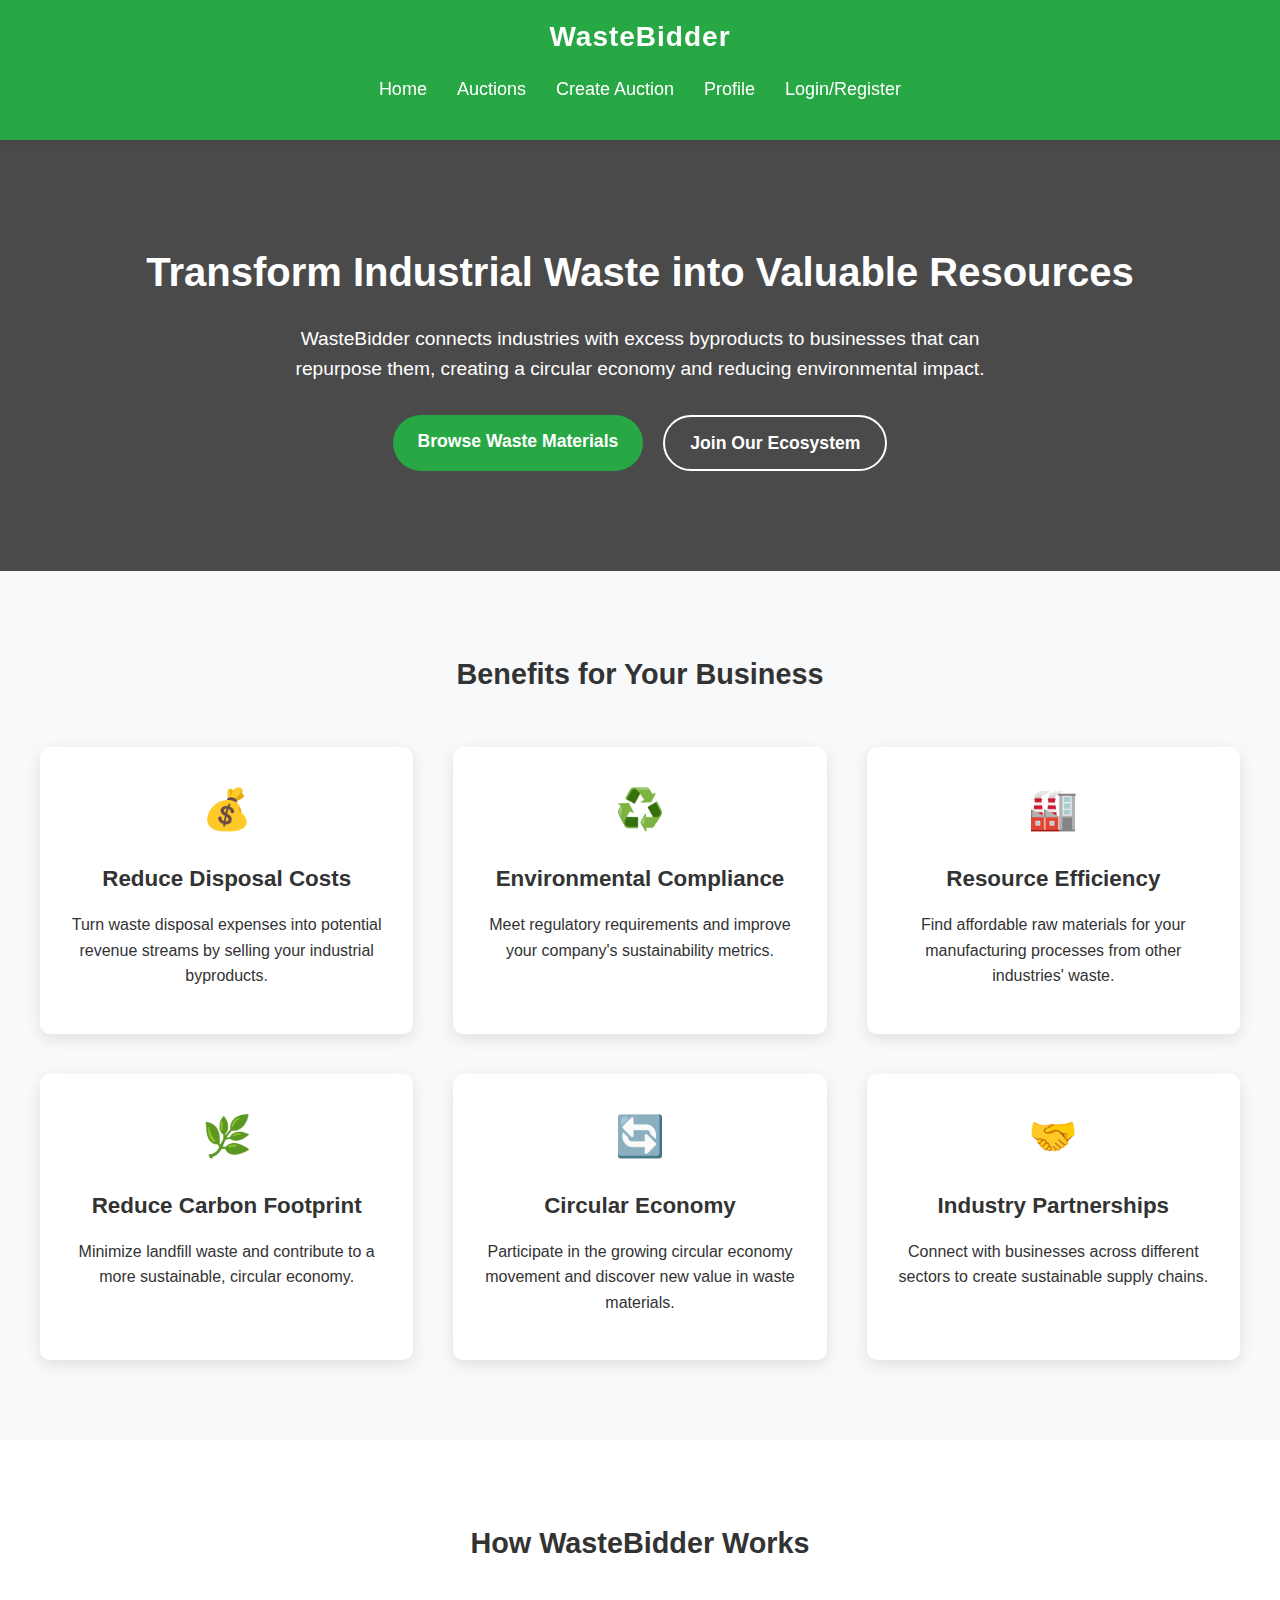
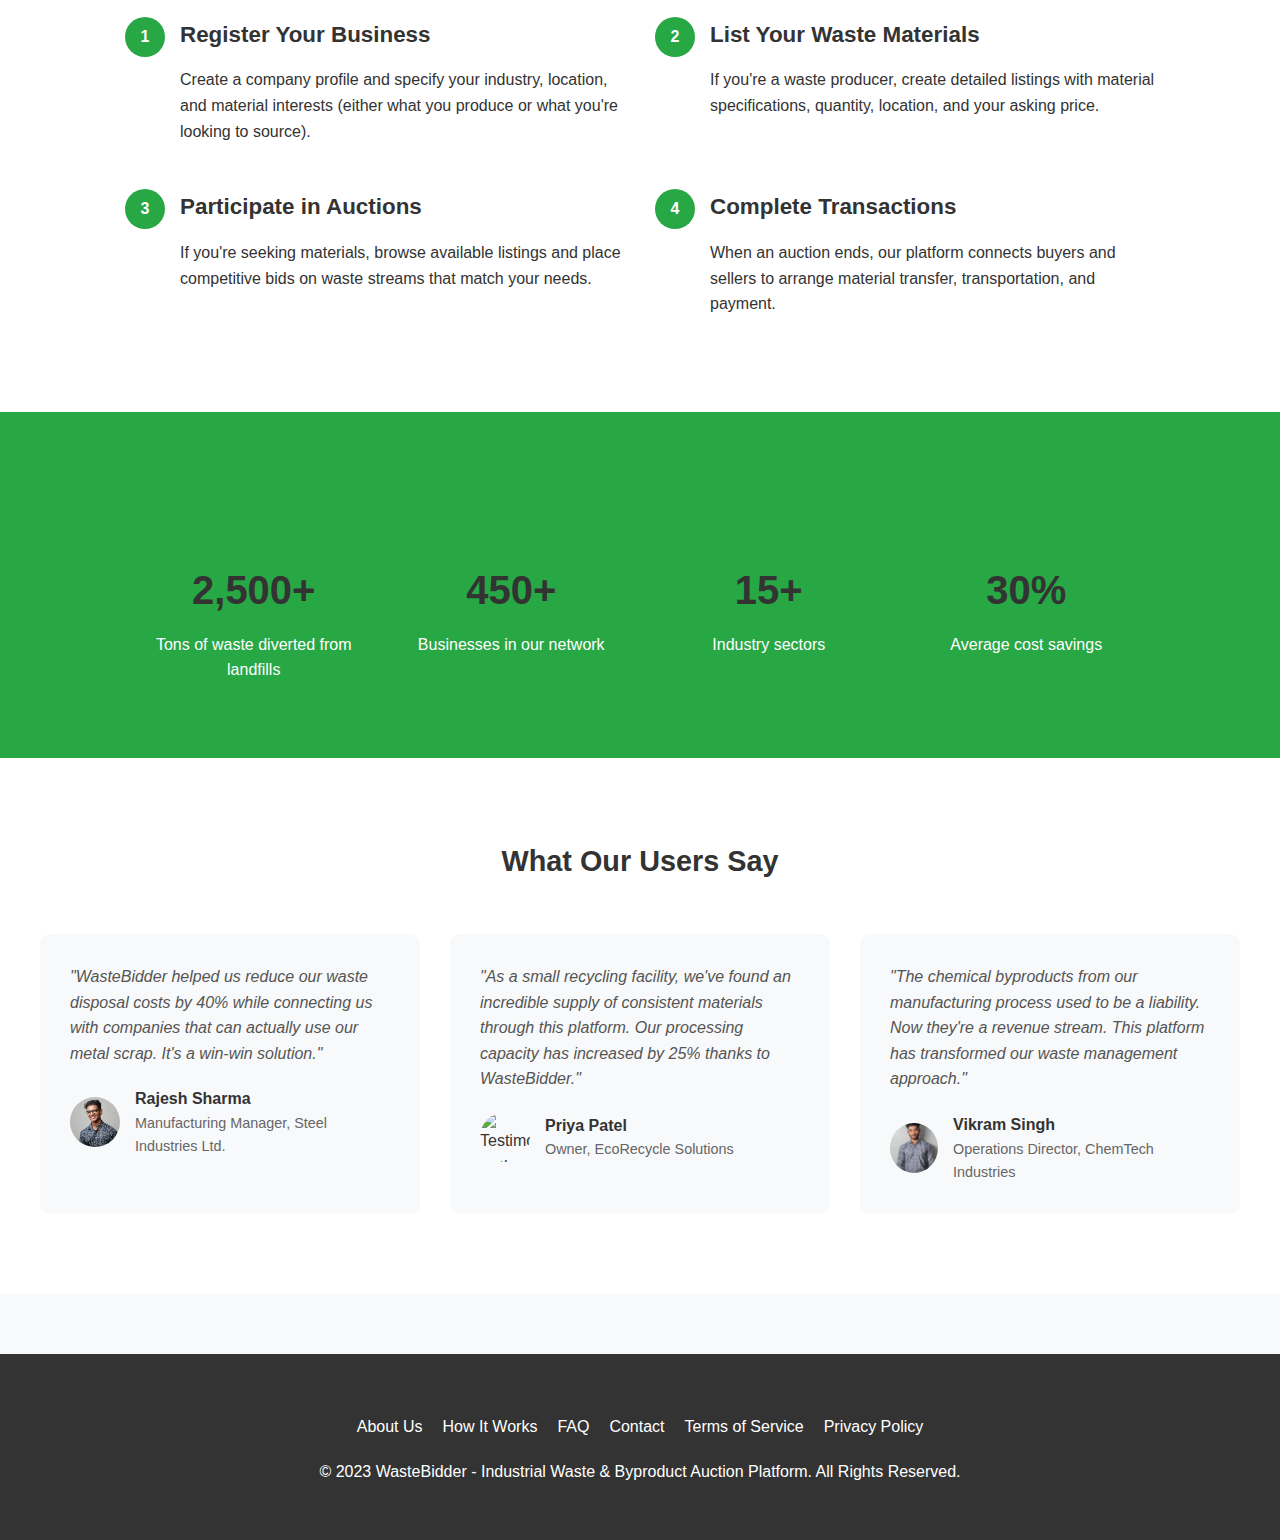
==== commit f3c16196: "Merge branch 'main' of https://github.com/AmbujKRai/mini-project-wpl" ====
--- a/index.html
+++ b/index.html
@@ -404,36 +404,6 @@
         </div>
     </section>
     
-    <section class="categories">
-        <h2>Industrial Waste Categories</h2>
-        <div class="category-grid">
-            <a href="auctions.php?category=Metal+Scrap" class="category-item">
-                <img src="https://images.unsplash.com/photo-1605600659873-d808a13e4d2a?ixlib=rb-1.2.1&auto=format&fit=crop&w=500&q=60" alt="Metal Scrap">
-                <div class="category-overlay">Metal Scrap</div>
-            </a>
-            <a href="auctions.php?category=Chemical+Waste" class="category-item">
-                <img src="https://images.unsplash.com/photo-1563207153-f403bf289096?ixlib=rb-1.2.1&auto=format&fit=crop&w=500&q=60" alt="Chemical Waste">
-                <div class="category-overlay">Chemical Waste</div>
-            </a>
-            <a href="auctions.php?category=Plastic+Waste" class="category-item">
-                <img src="https://images.unsplash.com/photo-1591193686104-fddba4cb3b08?ixlib=rb-1.2.1&auto=format&fit=crop&w=500&q=60" alt="Plastic Waste">
-                <div class="category-overlay">Plastic Waste</div>
-            </a>
-            <a href="auctions.php?category=Textile+Waste" class="category-item">
-                <img src="https://images.unsplash.com/photo-1567374783277-ac2596eecb1e?ixlib=rb-1.2.1&auto=format&fit=crop&w=500&q=60" alt="Textile Waste">
-                <div class="category-overlay">Textile Waste</div>
-            </a>
-            <a href="auctions.php?category=Electronic+Waste" class="category-item">
-                <img src="https://images.unsplash.com/photo-1555664424-778a1e5e1b48?ixlib=rb-1.2.1&auto=format&fit=crop&w=500&q=60" alt="Electronic Waste">
-                <div class="category-overlay">E-Waste</div>
-            </a>
-            <a href="auctions.php?category=Paper+Waste" class="category-item">
-                <img src="https://images.unsplash.com/photo-1530319067432-f2a729c03db5?ixlib=rb-1.2.1&auto=format&fit=crop&w=500&q=60" alt="Paper Waste">
-                <div class="category-overlay">Paper Waste</div>
-            </a>
-        </div>
-    </section>
-    
     <section class="stats">
         <h2>Our Impact</h2>
         <div class="stats-grid">
